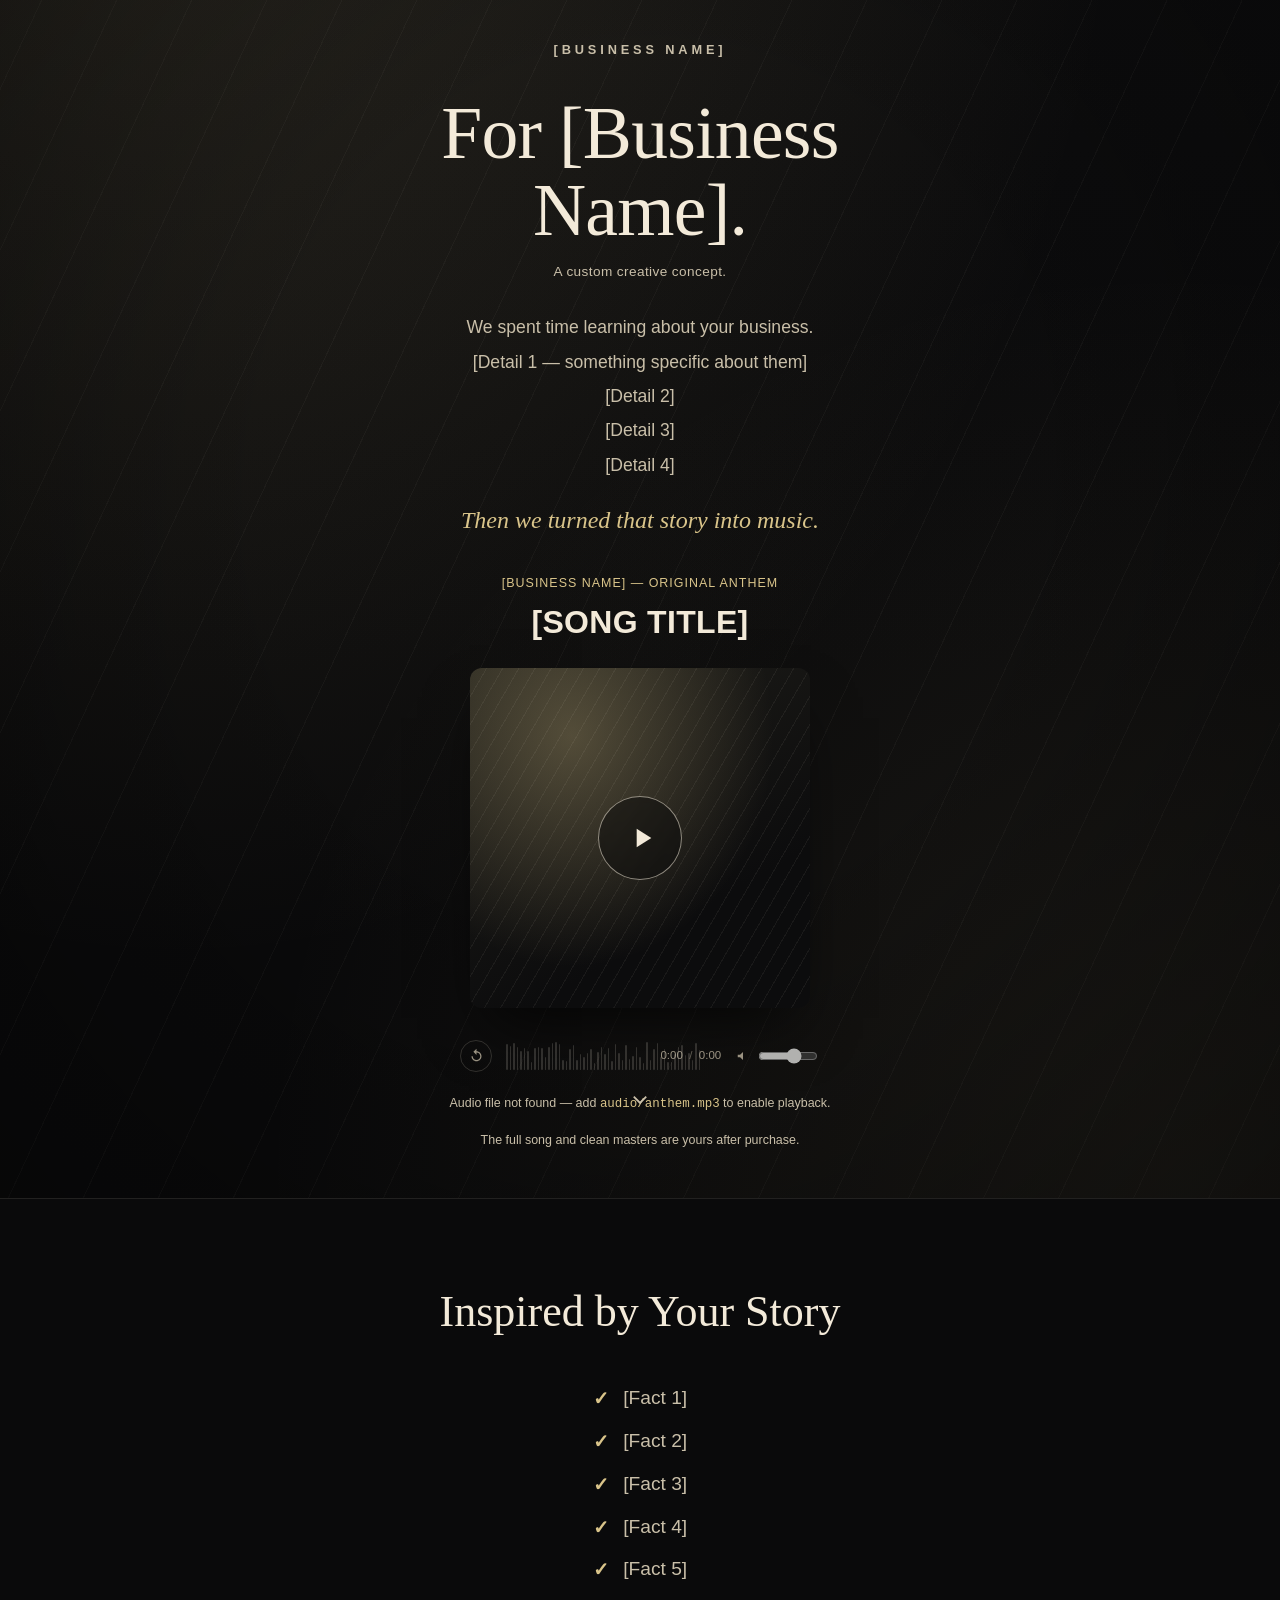
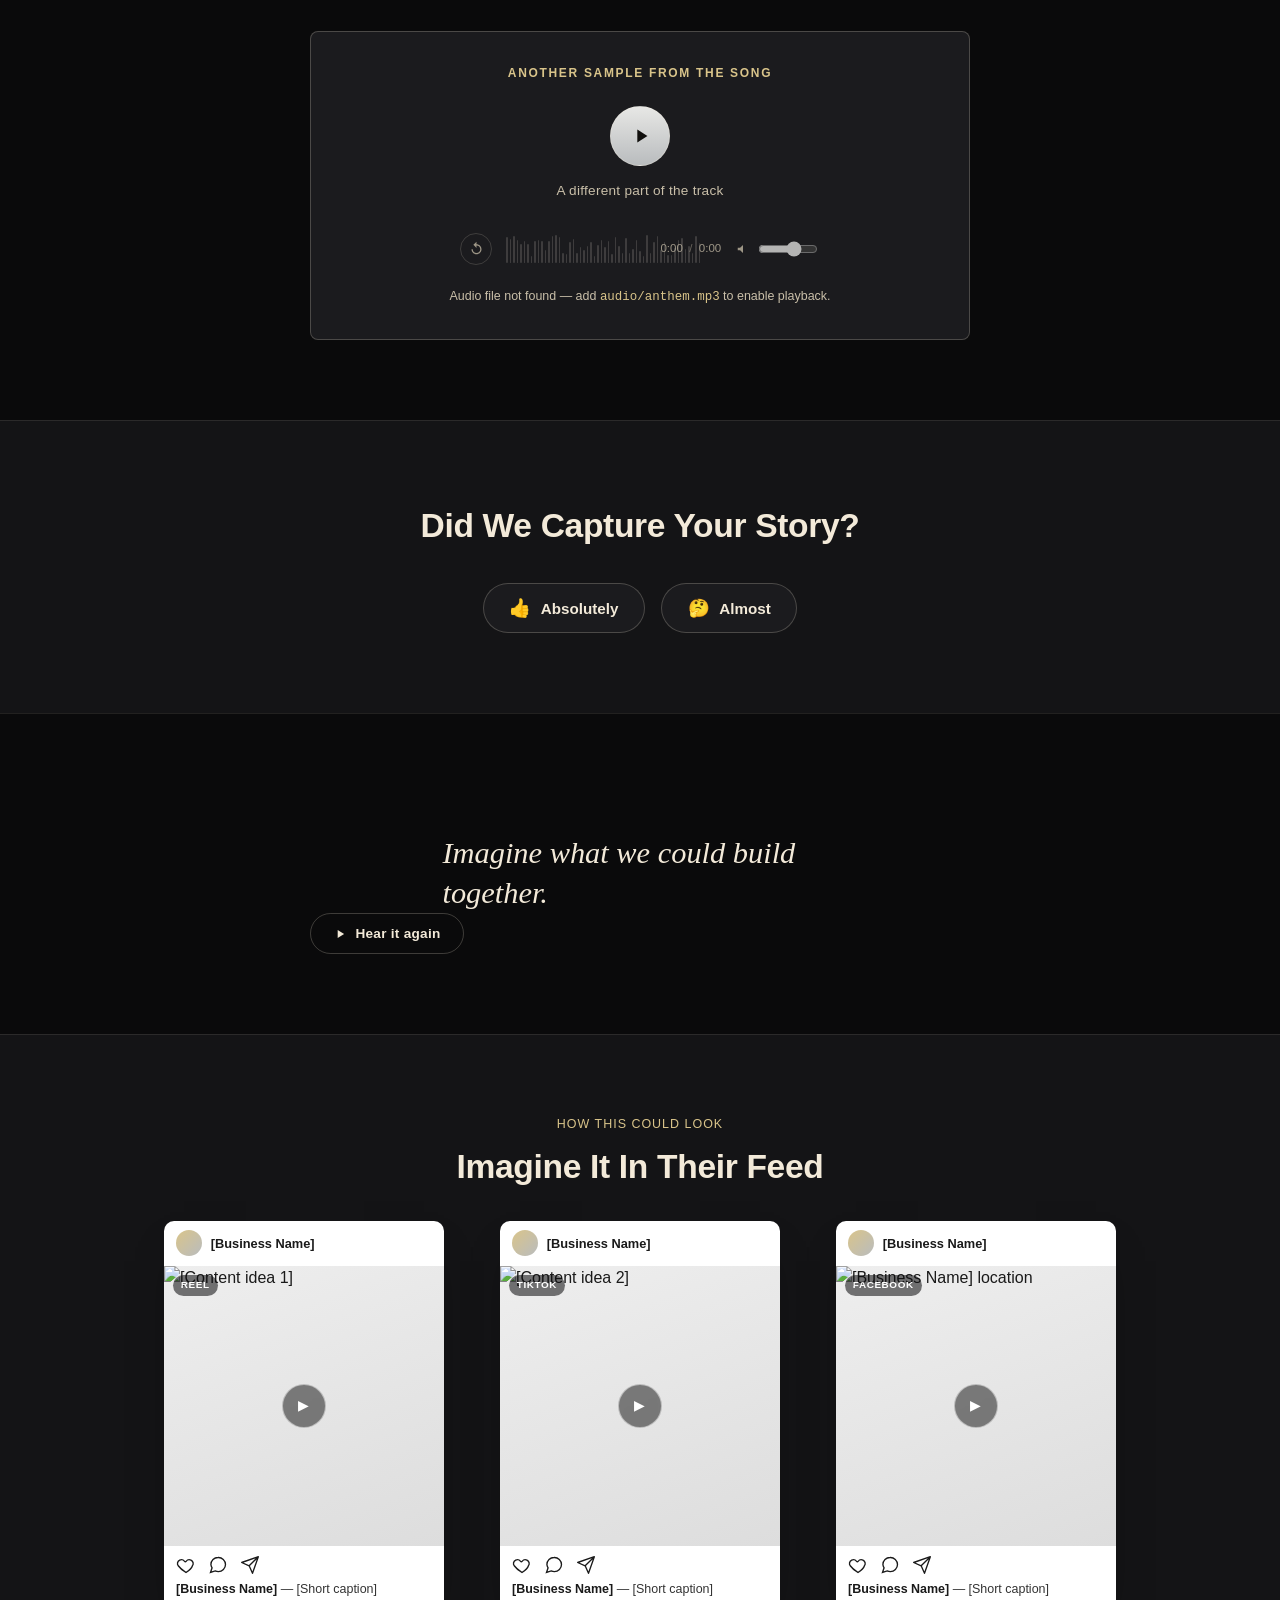
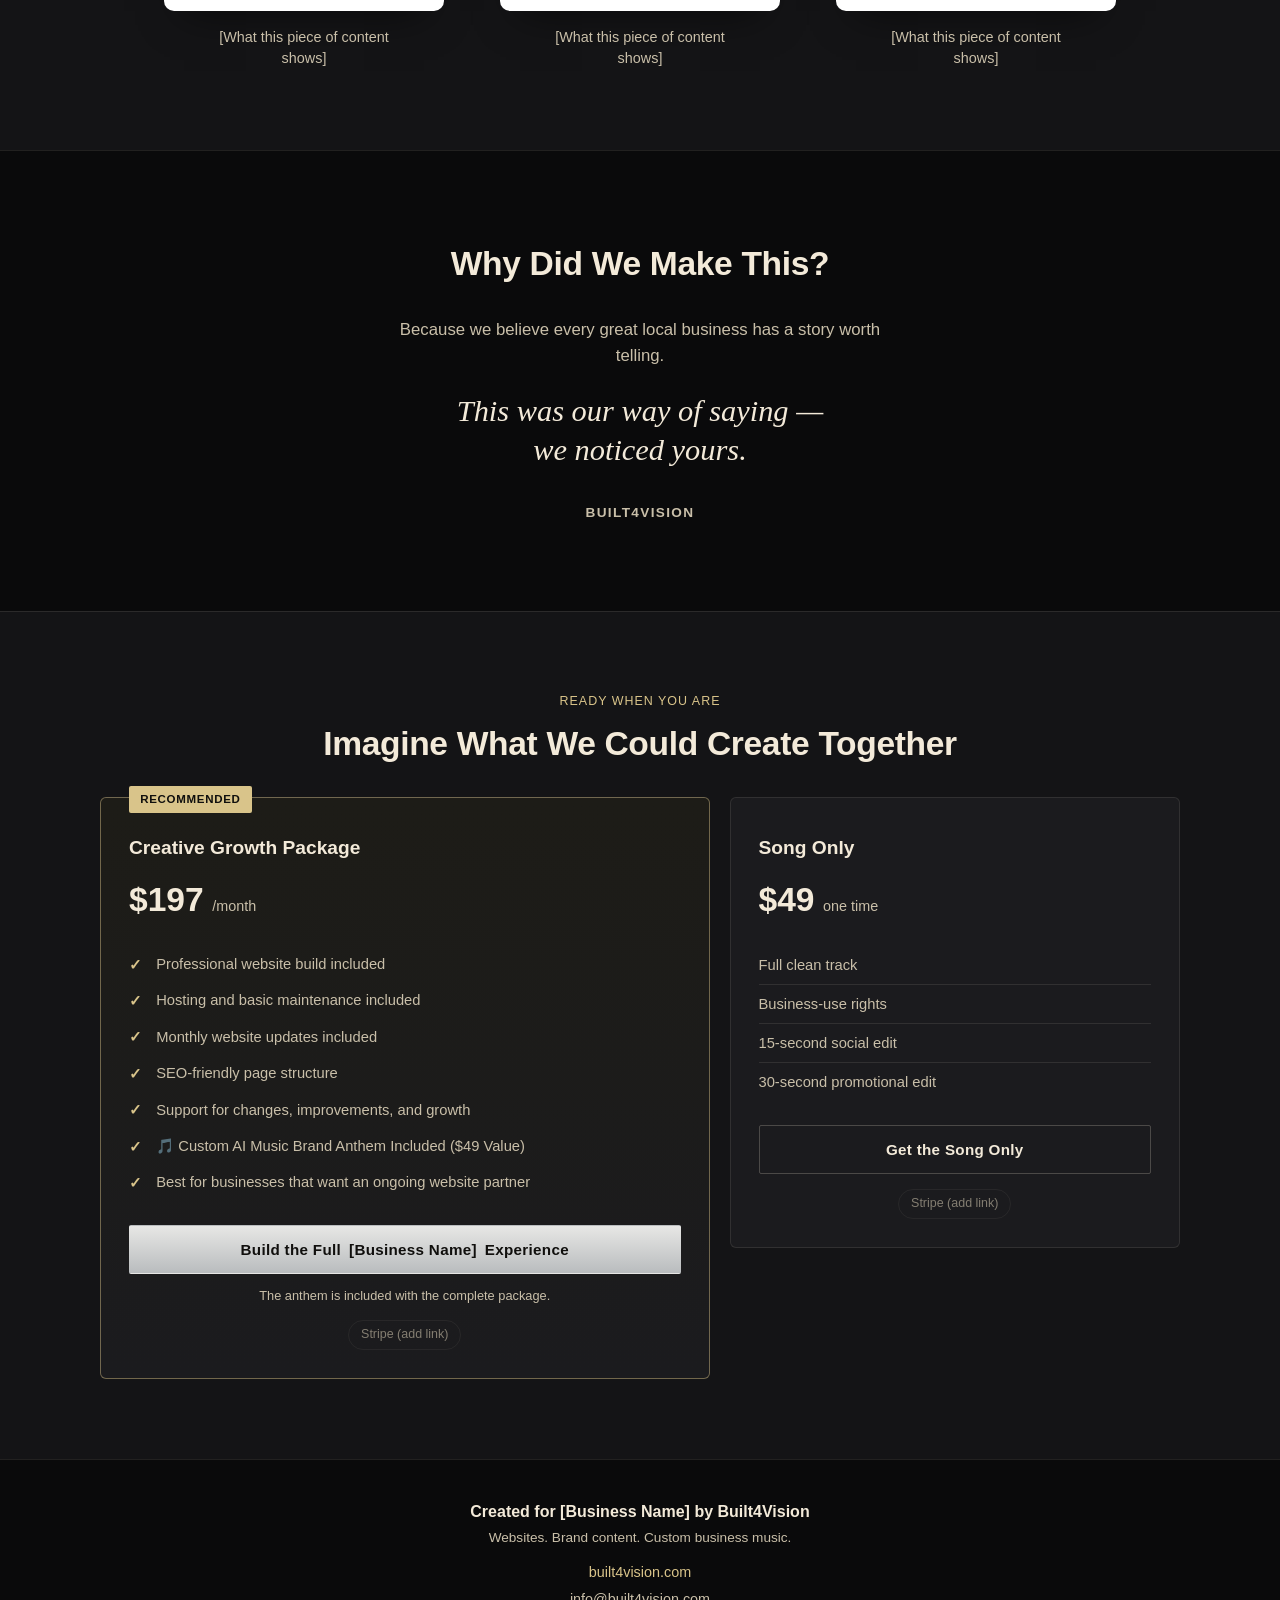
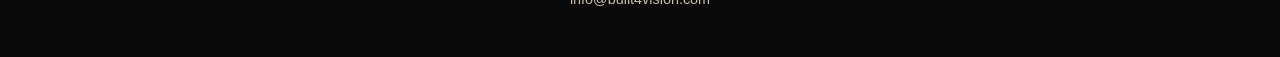
==== index.html @ f44d875c "Initial commit" ====
<!doctype html>
<html lang="en">
<head>
  <meta charset="UTF-8" />
  <meta name="viewport" content="width=device-width, initial-scale=1, viewport-fit=cover" />

  <!-- ============================================================
       SEO / SOCIAL META
       Keep these in sync with the CONFIG object in js/config.js —
       social crawlers read this static markup, not JS output.
  ============================================================ -->
  <title>For [Business Name] — A Custom Anthem by Built4Vision</title>
  <meta name="description" content="A custom brand anthem created for [Business Name] in [City, State] — a creative gift, not an advertisement. Presented by Built4Vision." />
  <!-- EDIT: replace with the live URL once this page is deployed -->
  <link rel="canonical" href="https://built4vision.net/[client-slug]" />

  <!-- Open Graph -->
  <meta property="og:type" content="website" />
  <meta property="og:title" content="For [Business Name] — A Custom Anthem by Built4Vision" />
  <meta property="og:description" content="A custom brand anthem created for [Business Name] in [City, State]. Presented by Built4Vision." />
  <!-- EDIT: add a 1200x630 social preview image at images/social-preview.jpg -->
  <meta property="og:image" content="images/social-preview.jpg" />
  <meta property="og:url" content="https://built4vision.net/[client-slug]" />
  <meta name="twitter:card" content="summary_large_image" />

  <!-- Favicon placeholder — swap for the client's mark when supplied -->
  <link rel="icon" href="favicon.svg" type="image/svg+xml" />

  <link rel="stylesheet" href="css/style.css" />
</head>
<body>

  <a class="skip-link" href="#main">Skip to content</a>

  <!-- ============================================================
       HERO
       A cinematic, staged build with no pricing or sales language.
       Built4Vision is not named here — it's introduced later, after
       the song, in the "why we made this" section.
  ============================================================ -->
  <header class="hero" id="main">
    <div class="hero__bg" aria-hidden="true"></div>
    <div class="hero__scrim" aria-hidden="true"></div>

    <div class="wrap hero__inner">
      <p class="wordmark" data-animate>
        <!-- Logo placeholder: drop images/logo.svg here and this swaps in automatically -->
        <img
          class="wordmark__logo-img"
          src="images/logo.svg"
          alt="[Business Name] logo"
          data-config-src="logoImage"
          onerror="this.style.display='none'; this.nextElementSibling.style.display='inline';"
        />
        <span class="wordmark__text" style="display:none;" data-config="businessName">[Business Name]</span>
      </p>

      <h1 class="hero__headline" data-animate>For <span data-config="businessName">[Business Name]</span>.</h1>
      <p class="hero__by" data-animate>A custom creative concept.</p>

      <!--
        EDIT: replace these 5 lines with specific details you learned
        about THIS business's story. Keep them short — one idea per
        line, building toward "Then we turned that story into music."
        Generic filler defeats the point; these should feel like they
        could only be about this one business.
      -->
      <div class="hero__build" aria-label="How this came together">
        <p data-animate style="transition-delay: 0.05s">We spent time learning about your business.</p>
        <p data-animate style="transition-delay: 0.22s">[Detail 1 — something specific about them]</p>
        <p data-animate style="transition-delay: 0.39s">[Detail 2]</p>
        <p data-animate style="transition-delay: 0.56s">[Detail 3]</p>
        <p data-animate style="transition-delay: 0.73s">[Detail 4]</p>
      </div>

      <p class="hero__turn" data-animate style="transition-delay: 0.95s">Then we turned that story into music.</p>

      <!-- ============================================================
           CUSTOM AUDIO PLAYER — styled as a record release, not a
           utility widget. Add the client's anthem MP3 at the path set
           in js/config.js CONFIG.audioSrc. No autoplay — playback
           starts only on user action.
      ============================================================ -->
      <div class="release-card" data-animate style="transition-delay: 1.1s">
        <audio
          id="anthem-audio"
          preload="metadata"
          data-config-src="audioSrc"
        >
          <source src="audio/anthem.mp3" type="audio/mpeg" data-config-src="audioSrc" />
        </audio>

        <div class="release-card__meta">
          <p class="release-card__subtitle"><span data-config="businessName">[Business Name]</span> — Original Anthem</p>
          <p class="release-card__title" data-config="songTitle">[Song Title]</p>
        </div>

        <div class="release-card__art">
          <div class="release-card__art-bg" aria-hidden="true"></div>
          <button class="release-card__play" id="play-toggle" type="button" aria-label="Play the anthem">
            <svg class="icon icon--play" viewBox="0 0 24 24" aria-hidden="true"><path d="M8 5v14l11-7z"/></svg>
            <svg class="icon icon--pause" viewBox="0 0 24 24" aria-hidden="true" hidden><path d="M6 5h4v14H6zM14 5h4v14h-4z"/></svg>
          </button>
        </div>

        <div class="release-card__controls">
          <button class="player__restart" id="restart-btn" type="button" aria-label="Restart track">
            <svg class="icon" viewBox="0 0 24 24" aria-hidden="true"><path d="M12 5V1L7 6l5 5V7c3.31 0 6 2.69 6 6s-2.69 6-6 6-6-2.69-6-6H4c0 4.42 3.58 8 8 8s8-3.58 8-8-3.58-8-8-8z"/></svg>
          </button>

          <div class="player__scrub">
            <div class="waveform" id="waveform" aria-hidden="true">
              <div class="waveform__layer waveform__layer--base" id="wave-base"></div>
              <div class="waveform__layer waveform__layer--progress" id="wave-progress"></div>
            </div>
            <input
              type="range"
              id="seek"
              class="seek"
              min="0"
              max="1000"
              value="0"
              step="1"
              aria-label="Seek position in track"
            />
          </div>

          <div class="player__time" aria-live="off">
            <span id="time-elapsed">0:00</span>
            <span class="player__time-sep">/</span>
            <span id="time-total">0:00</span>
          </div>

          <div class="player__volume">
            <svg class="icon icon--sm" viewBox="0 0 24 24" aria-hidden="true"><path d="M3 10v4h4l5 5V5L7 10H3z"/></svg>
            <input
              type="range"
              id="volume"
              class="volume"
              min="0"
              max="1"
              step="0.01"
              value="0.85"
              aria-label="Volume"
            />
          </div>
        </div>

        <p class="player__fallback" id="player-fallback" hidden>
          Audio file not found — add <code>audio/anthem.mp3</code> to enable playback.
        </p>

        <p class="release-card__caption">The full song and clean masters are yours after purchase.</p>
      </div>

      <button class="hero__scrollcue" type="button" data-scroll-to="#story" aria-label="Scroll to see the story">
        <svg class="icon" viewBox="0 0 24 24" aria-hidden="true"><path d="M12 16.5 4.5 9l1.4-1.4L12 13.7l6.1-6.1L19.5 9z"/></svg>
      </button>
    </div>
  </header>

  <main>

    <!-- ============================================================
         STORY PROOF — the evidence behind the song.
    ============================================================ -->
    <section class="section story-section" id="story" aria-labelledby="story-heading">
      <div class="wrap wrap--narrow">
        <h2 class="story-heading" id="story-heading" data-animate>Inspired by Your Story</h2>

        <!-- EDIT: 5 specific, true facts about this business — these
             double as proof, right after the "did we capture your
             story?" question later on the page. -->
        <ul class="story-checklist" data-animate>
          <li>[Fact 1]</li>
          <li>[Fact 2]</li>
          <li>[Fact 3]</li>
          <li>[Fact 4]</li>
          <li>[Fact 5]</li>
        </ul>

        <!-- ============================================================
             SECOND SAMPLE — a different moment from the song, further
             in (a likely hook/chorus window). Independent player
             instance; see js/main.js initPlayer() and js/config.js
             secondPreviewStartSeconds/secondPreviewEndSeconds.
        ============================================================ -->
        <div class="mini-player" data-animate>
          <p class="mini-player__eyebrow">Another Sample From the Song</p>

          <audio id="anthem-audio-2" preload="metadata" data-config-src="audioSrc">
            <source src="audio/anthem.mp3" type="audio/mpeg" data-config-src="audioSrc" />
          </audio>

          <button class="mini-player__play" id="play-toggle-2" type="button" aria-label="Play a different moment from the anthem">
            <svg class="icon icon--play" viewBox="0 0 24 24" aria-hidden="true"><path d="M8 5v14l11-7z"/></svg>
            <svg class="icon icon--pause" viewBox="0 0 24 24" aria-hidden="true" hidden><path d="M6 5h4v14H6zM14 5h4v14h-4z"/></svg>
          </button>

          <p class="mini-player__label">A different part of the track</p>

          <div class="release-card__controls">
            <button class="player__restart" id="restart-btn-2" type="button" aria-label="Restart this preview">
              <svg class="icon" viewBox="0 0 24 24" aria-hidden="true"><path d="M12 5V1L7 6l5 5V7c3.31 0 6 2.69 6 6s-2.69 6-6 6-6-2.69-6-6H4c0 4.42 3.58 8 8 8s8-3.58 8-8-3.58-8-8-8z"/></svg>
            </button>

            <div class="player__scrub">
              <div class="waveform" id="waveform-2" aria-hidden="true">
                <div class="waveform__layer waveform__layer--base" id="wave-base-2"></div>
                <div class="waveform__layer waveform__layer--progress" id="wave-progress-2"></div>
              </div>
              <input
                type="range"
                id="seek-2"
                class="seek"
                min="0"
                max="1000"
                value="0"
                step="1"
                aria-label="Seek position in this preview"
              />
            </div>

            <div class="player__time" aria-live="off">
              <span id="time-elapsed-2">0:00</span>
              <span class="player__time-sep">/</span>
              <span id="time-total-2">0:00</span>
            </div>

            <div class="player__volume">
              <svg class="icon icon--sm" viewBox="0 0 24 24" aria-hidden="true"><path d="M3 10v4h4l5 5V5L7 10H3z"/></svg>
              <input
                type="range"
                id="volume-2"
                class="volume"
                min="0"
                max="1"
                step="0.01"
                value="0.85"
                aria-label="Volume"
              />
            </div>
          </div>

          <p class="player__fallback" id="player-fallback-2" hidden>
            Audio file not found — add <code>audio/anthem.mp3</code> to enable playback.
          </p>
        </div>
      </div>

      <!-- Full-bleed shop/location photo. If images/shop-photo.jpg is missing, this simply hides. -->
      <figure class="story-photo" data-animate>
        <img
          src="images/shop-photo.jpg"
          alt="Inside [Business Name]"
          onerror="this.parentElement.style.display='none';"
        />
      </figure>
    </section>

    <!-- ============================================================
         VALIDATION MOMENT — the reader agrees before the pitch.
    ============================================================ -->
    <section class="section section--alt" id="validate" aria-labelledby="validate-heading">
      <div class="wrap wrap--narrow">
        <h2 class="section__heading" id="validate-heading" data-animate>Did We Capture Your Story?</h2>
        <div class="validate__choices" data-animate>
          <button class="validate__choice" type="button" data-scroll-to="#pivot">
            <span aria-hidden="true">&#128077;</span> Absolutely
          </button>
          <button class="validate__choice" type="button" data-scroll-to="#pivot">
            <span aria-hidden="true">&#129300;</span> Almost
          </button>
        </div>
      </div>
    </section>

    <!-- ============================================================
         PIVOT — the emotional bridge, and a chance to relisten.
    ============================================================ -->
    <section class="section" id="pivot" aria-label="Pivot">
      <div class="wrap wrap--narrow">
        <p class="pivot-line" data-animate>Imagine what we could build together.</p>
        <button class="play-again" type="button" data-play-again="main" data-scroll-to="#main">
          <svg class="icon icon--sm" viewBox="0 0 24 24" aria-hidden="true"><path d="M8 5v14l11-7z"/></svg>
          Hear it again
        </button>
      </div>
    </section>

    <!-- ============================================================
         VISION — show it, don't explain it.
         EDIT: swap the 3 images below and their captions to fit
         this client's actual content plans. Photos live at
         images/reel-1.jpg, reel-2.jpg, shop-photo.jpg by default —
         reuse the same shop photo for a third card if only 2 distinct
         photos exist yet, as done here.
    ============================================================ -->
    <section class="section section--alt" id="vision" aria-labelledby="vision-heading">
      <div class="wrap">
        <p class="section__eyebrow" data-animate>How this could look</p>
        <h2 class="section__heading" id="vision-heading" data-animate>Imagine It In Their Feed</h2>

        <div class="mockup-grid" data-animate>
          <div class="mockup">
            <div class="mockup__post">
              <div class="mockup__post-head">
                <span class="mockup__post-avatar" aria-hidden="true"></span>
                <span class="mockup__post-name" data-config="businessName">[Business Name]</span>
              </div>
              <div class="mockup__post-media">
                <img
                  src="images/reel-1.jpg"
                  alt="[Content idea 1]"
                  onerror="this.closest('.mockup__post-media').classList.add('mockup__post-media--empty');"
                />
                <span class="mockup__play" aria-hidden="true">&#9654;</span>
                <span class="mockup__badge">Reel</span>
              </div>
              <div class="mockup__post-actions" aria-hidden="true">
                <svg viewBox="0 0 24 24"><path d="M12 21s-6.7-4.35-9.3-8.1C1.02 10.9 1.6 7.6 4.4 6.2c2.3-1.15 4.6-.2 5.9 1.4.5.6 1.3.6 1.8 0 1.3-1.6 3.6-2.55 5.9-1.4 2.8 1.4 3.38 4.7 1.7 6.7C18.7 16.65 12 21 12 21z" fill="none" stroke="currentColor" stroke-width="1.6"/></svg>
                <svg viewBox="0 0 24 24"><path d="M21 11.5a8.5 8.5 0 0 1-8.5 8.5c-1.4 0-2.7-.32-3.86-.9L3 21l1.9-5.64A8.46 8.46 0 0 1 3.5 11.5 8.5 8.5 0 0 1 12 3a8.5 8.5 0 0 1 9 8.5z" fill="none" stroke="currentColor" stroke-width="1.6"/></svg>
                <svg viewBox="0 0 24 24"><path d="M22 2 11 13M22 2l-7 20-4-9-9-4 20-7z" fill="none" stroke="currentColor" stroke-width="1.6" stroke-linejoin="round"/></svg>
              </div>
              <p class="mockup__post-caption"><strong data-config="businessName">[Business Name]</strong> — [Short caption]</p>
            </div>
            <p class="mockup__caption">[What this piece of content shows]</p>
          </div>

          <div class="mockup">
            <div class="mockup__post">
              <div class="mockup__post-head">
                <span class="mockup__post-avatar" aria-hidden="true"></span>
                <span class="mockup__post-name" data-config="businessName">[Business Name]</span>
              </div>
              <div class="mockup__post-media">
                <img
                  src="images/reel-2.jpg"
                  alt="[Content idea 2]"
                  onerror="this.closest('.mockup__post-media').classList.add('mockup__post-media--empty');"
                />
                <span class="mockup__play" aria-hidden="true">&#9654;</span>
                <span class="mockup__badge">TikTok</span>
              </div>
              <div class="mockup__post-actions" aria-hidden="true">
                <svg viewBox="0 0 24 24"><path d="M12 21s-6.7-4.35-9.3-8.1C1.02 10.9 1.6 7.6 4.4 6.2c2.3-1.15 4.6-.2 5.9 1.4.5.6 1.3.6 1.8 0 1.3-1.6 3.6-2.55 5.9-1.4 2.8 1.4 3.38 4.7 1.7 6.7C18.7 16.65 12 21 12 21z" fill="none" stroke="currentColor" stroke-width="1.6"/></svg>
                <svg viewBox="0 0 24 24"><path d="M21 11.5a8.5 8.5 0 0 1-8.5 8.5c-1.4 0-2.7-.32-3.86-.9L3 21l1.9-5.64A8.46 8.46 0 0 1 3.5 11.5 8.5 8.5 0 0 1 12 3a8.5 8.5 0 0 1 9 8.5z" fill="none" stroke="currentColor" stroke-width="1.6"/></svg>
                <svg viewBox="0 0 24 24"><path d="M22 2 11 13M22 2l-7 20-4-9-9-4 20-7z" fill="none" stroke="currentColor" stroke-width="1.6" stroke-linejoin="round"/></svg>
              </div>
              <p class="mockup__post-caption"><strong data-config="businessName">[Business Name]</strong> — [Short caption]</p>
            </div>
            <p class="mockup__caption">[What this piece of content shows]</p>
          </div>

          <div class="mockup">
            <div class="mockup__post">
              <div class="mockup__post-head">
                <span class="mockup__post-avatar" aria-hidden="true"></span>
                <span class="mockup__post-name" data-config="businessName">[Business Name]</span>
              </div>
              <div class="mockup__post-media">
                <img
                  src="images/shop-photo.jpg"
                  alt="[Business Name] location"
                  onerror="this.closest('.mockup__post-media').classList.add('mockup__post-media--empty');"
                />
                <span class="mockup__play" aria-hidden="true">&#9654;</span>
                <span class="mockup__badge">Facebook</span>
              </div>
              <div class="mockup__post-actions" aria-hidden="true">
                <svg viewBox="0 0 24 24"><path d="M12 21s-6.7-4.35-9.3-8.1C1.02 10.9 1.6 7.6 4.4 6.2c2.3-1.15 4.6-.2 5.9 1.4.5.6 1.3.6 1.8 0 1.3-1.6 3.6-2.55 5.9-1.4 2.8 1.4 3.38 4.7 1.7 6.7C18.7 16.65 12 21 12 21z" fill="none" stroke="currentColor" stroke-width="1.6"/></svg>
                <svg viewBox="0 0 24 24"><path d="M21 11.5a8.5 8.5 0 0 1-8.5 8.5c-1.4 0-2.7-.32-3.86-.9L3 21l1.9-5.64A8.46 8.46 0 0 1 3.5 11.5 8.5 8.5 0 0 1 12 3a8.5 8.5 0 0 1 9 8.5z" fill="none" stroke="currentColor" stroke-width="1.6"/></svg>
                <svg viewBox="0 0 24 24"><path d="M22 2 11 13M22 2l-7 20-4-9-9-4 20-7z" fill="none" stroke="currentColor" stroke-width="1.6" stroke-linejoin="round"/></svg>
              </div>
              <p class="mockup__post-caption"><strong data-config="businessName">[Business Name]</strong> — [Short caption]</p>
            </div>
            <p class="mockup__caption">[What this piece of content shows]</p>
          </div>
        </div>
      </div>
    </section>

    <!-- ============================================================
         WHY WE MADE THIS — Built4Vision is introduced here, after
         the song and the story, not before. Reusable as-is.
    ============================================================ -->
    <section class="section section--trust" id="trust" aria-labelledby="trust-heading">
      <div class="wrap wrap--narrow">
        <h2 class="section__heading" id="trust-heading" data-animate>Why Did We Make This?</h2>
        <p class="trust__body" data-animate>
          Because we believe every great local business has a story worth telling.
        </p>
        <p class="pivot-line pivot-line--tight" data-animate>
          This was our way of saying — we noticed yours.
        </p>
        <p class="trust__by" data-animate>
          <span data-config="builtByName">Built4Vision</span>
        </p>
      </div>
    </section>

    <!-- ============================================================
         THE OFFER — arrives last, softly. Reusable as-is; these are
         Built4Vision's standard tiers, not client-specific.
    ============================================================ -->
    <section class="section section--alt" id="offers" aria-labelledby="offers-heading">
      <div class="wrap">
        <p class="section__eyebrow" data-animate>Ready when you are</p>
        <h2 class="section__heading" id="offers-heading" data-animate>Imagine What We Could Create Together</h2>

        <div class="offers" data-animate>

          <!-- OFFER 1 — PRIMARY -->
          <div class="offer offer--primary">
            <span class="offer__badge">Recommended</span>
            <h3 class="offer__name">Creative Growth Package</h3>
            <p class="offer__price">
              <span class="offer__price-amount" data-config="packagePrice">$197</span>
              <span class="offer__price-term">/month</span>
            </p>
            <ul class="offer__list offer__list--check">
              <li>Professional website build included</li>
              <li>Hosting and basic maintenance included</li>
              <li>Monthly website updates included</li>
              <li>SEO-friendly page structure</li>
              <li>Support for changes, improvements, and growth</li>
              <li>&#127925; Custom AI Music Brand Anthem Included (<span data-config="songPrice">$49</span> Value)</li>
              <li>Best for businesses that want an ongoing website partner</li>
            </ul>
            <button class="btn btn--primary btn--block" type="button" data-offer="package">
              Build the Full <span data-config="businessName">[Business Name]</span> Experience
            </button>
            <p class="offer__note">The anthem is included with the complete package.</p>

            <!-- Payment placeholder — non-functional until a real link is added in js/config.js CONFIG.paymentLinks -->
            <div class="offer__pay" data-pay="package"></div>
          </div>

          <!-- OFFER 2 — SECONDARY -->
          <div class="offer">
            <h3 class="offer__name">Song Only</h3>
            <p class="offer__price">
              <span class="offer__price-amount" data-config="songPrice">$49</span>
              <span class="offer__price-term">one time</span>
            </p>
            <ul class="offer__list">
              <li>Full clean track</li>
              <li>Business-use rights</li>
              <li>15-second social edit</li>
              <li>30-second promotional edit</li>
            </ul>
            <button class="btn btn--ghost btn--block" type="button" data-offer="song">
              Get the Song Only
            </button>

            <!-- Payment placeholder — non-functional until a real link is added in js/config.js CONFIG.paymentLinks -->
            <div class="offer__pay" data-pay="song"></div>
          </div>

        </div>
      </div>
    </section>

  </main>

  <!-- ============================================================
       CONTACT PANEL
       Opens on any CTA click with the relevant offer preselected —
       but only as a fallback, once a real Stripe link is added to
       CONFIG.paymentLinks the buttons skip straight to checkout instead.
  ============================================================ -->
  <div class="contact-panel" id="contact-panel" role="dialog" aria-modal="true" aria-labelledby="contact-heading" hidden>
    <div class="contact-panel__backdrop" data-close-panel></div>
    <div class="contact-panel__sheet">
      <button class="contact-panel__close" type="button" data-close-panel aria-label="Close contact form">
        <svg class="icon" viewBox="0 0 24 24" aria-hidden="true"><path d="M18.3 5.71 12 12l6.3 6.29-1.42 1.42L10.59 13.4 4.3 19.71 2.88 18.3 9.17 12 2.88 5.71 4.3 4.29l6.29 6.3 6.29-6.3z"/></svg>
      </button>

      <div class="contact-panel__content">
        <h2 id="contact-heading">Let's build it</h2>
        <p class="contact-panel__sub">Tell us where to reach you and we'll follow up personally.</p>

        <!-- Placeholder endpoint: replace action with your real form handler (e.g. Formspree, Netlify Forms) -->
        <form id="contact-form" data-form-endpoint="https://formspree.io/f/REPLACE_WITH_FORM_ID">
          <div class="field">
            <label for="cf-name">Name</label>
            <input id="cf-name" name="name" type="text" required autocomplete="name" />
          </div>

          <div class="field">
            <label for="cf-business">Business name</label>
            <input id="cf-business" name="business" type="text" autocomplete="organization" />
          </div>

          <div class="field-row">
            <div class="field">
              <label for="cf-email">Email</label>
              <input id="cf-email" name="email" type="email" required autocomplete="email" />
            </div>
            <div class="field">
              <label for="cf-phone">Phone</label>
              <input id="cf-phone" name="phone" type="tel" autocomplete="tel" />
            </div>
          </div>

          <div class="field">
            <label for="cf-offer">Selected offer</label>
            <select id="cf-offer" name="offer">
              <option value="package">Creative Growth Package — $197/month</option>
              <option value="song">Song Only — $49 one time</option>
            </select>
          </div>

          <div class="field">
            <label for="cf-message">Message</label>
            <textarea id="cf-message" name="message" rows="3"></textarea>
          </div>

          <button class="btn btn--primary btn--block" type="submit">Send</button>
        </form>

        <div class="contact-panel__success" id="contact-success" hidden>
          <svg class="icon icon--lg" viewBox="0 0 24 24" aria-hidden="true"><path d="M9 16.2 4.8 12l-1.4 1.4L9 19 21 7l-1.4-1.4z"/></svg>
          <h3>Message sent</h3>
          <p>Thanks — we'll be in touch shortly to get everything set up.</p>
        </div>
      </div>
    </div>
  </div>

  <!-- ============================================================
       FOOTER — reusable as-is.
  ============================================================ -->
  <footer class="footer">
    <div class="wrap">
      <p class="footer__made">Created for <span data-config="businessName">[Business Name]</span> by <span data-config="builtByName">Built4Vision</span></p>
      <p class="footer__tag">Websites. Brand content. Custom business music.</p>
      <a class="footer__link" data-config-href="builtByUrl" data-config="builtByUrlText" href="https://built4vision.com">built4vision.com</a>
      <a class="footer__link footer__link--email" data-config-href="contactEmailHref" data-config="contactEmail" href="mailto:info@built4vision.com">info@built4vision.com</a>
    </div>
  </footer>

  <script src="js/config.js"></script>
  <script src="js/main.js"></script>
</body>
</html>
---- css/style.css ----
/* ==========================================================================
   RAZORS EDGE × BUILT4VISION — "New Place, Same Edge"
   Design system: black/charcoal foundation, warm cream text,
   restrained metallic accents, razor-line geometry. No clutter.

   This reads as a gift, not a landing page: a quiet cinematic hero,
   the story before the sale, and pricing only at the very end.
   ========================================================================== */

:root {
  /* Color */
  --bg: #0a0a0b;
  --bg-alt: #141416;
  --bg-panel: #1b1b1e;
  --line: rgba(243, 234, 217, 0.10);
  --line-strong: rgba(243, 234, 217, 0.22);
  --cream: #f3ead9;
  --cream-muted: #c9bfa9;
  --silver: #b9bcbe;
  --silver-bright: #e7e7e5;
  --accent: #d9c48a; /* restrained warm-metallic accent for highlights */
  --focus: #e7e2d8;

  /* Type — sans for UI/body, serif reserved for the emotional beats */
  --font-display: -apple-system, "Segoe UI", "Helvetica Neue", Arial, sans-serif;
  --font-body: -apple-system, "Segoe UI", Arial, sans-serif;
  --font-serif: Georgia, "Iowan Old Style", "Palatino Linotype", "Book Antiqua", "Times New Roman", serif;

  /* Layout */
  --wrap: 1120px;
  --wrap-narrow: 700px;
  --radius: 2px;
  --ease: cubic-bezier(0.22, 1, 0.36, 1);
}

* {
  box-sizing: border-box;
}

html {
  scroll-behavior: smooth;
  background: var(--bg);
  overflow-x: hidden;
}

@media (prefers-reduced-motion: reduce) {
  html {
    scroll-behavior: auto;
  }
  *, *::before, *::after {
    animation-duration: 0.001ms !important;
    animation-iteration-count: 1 !important;
    transition-duration: 0.001ms !important;
    scroll-behavior: auto !important;
  }
}

body {
  margin: 0;
  background: var(--bg);
  color: var(--cream);
  font-family: var(--font-body);
  line-height: 1.5;
  -webkit-font-smoothing: antialiased;
  overflow-x: hidden;
}

img {
  max-width: 100%;
  display: block;
}

.skip-link {
  position: absolute;
  left: -999px;
  top: 0;
  background: var(--cream);
  color: var(--bg);
  padding: 0.75rem 1rem;
  z-index: 100;
}
.skip-link:focus {
  left: 0;
}

.wrap {
  max-width: var(--wrap);
  margin: 0 auto;
  padding: 0 1.25rem;
}
.wrap--narrow {
  max-width: var(--wrap-narrow);
}

:focus-visible {
  outline: 2px solid var(--focus);
  outline-offset: 3px;
}

/* ==========================================================================
   ENTRANCE ANIMATION
   ========================================================================== */
[data-animate] {
  opacity: 0;
  transform: translateY(14px);
  transition: opacity 0.7s var(--ease), transform 0.7s var(--ease);
}
[data-animate].in-view {
  opacity: 1;
  transform: translateY(0);
}
@media (prefers-reduced-motion: reduce) {
  [data-animate] {
    opacity: 1;
    transform: none;
  }
}

/* ==========================================================================
   BUTTONS
   ========================================================================== */
.btn {
  display: inline-flex;
  align-items: center;
  justify-content: center;
  gap: 0.5rem;
  padding: 0.95rem 1.75rem;
  font-family: var(--font-display);
  font-weight: 700;
  font-size: 0.95rem;
  letter-spacing: 0.02em;
  text-decoration: none;
  border-radius: var(--radius);
  border: 1px solid transparent;
  cursor: pointer;
  transition: transform 0.2s var(--ease), background 0.2s var(--ease), border-color 0.2s var(--ease);
  -webkit-tap-highlight-color: transparent;
}
.btn:active {
  transform: scale(0.98);
}
.btn--primary {
  background: linear-gradient(180deg, var(--silver-bright), var(--silver));
  color: #100f0d;
}
.btn--primary:hover {
  background: var(--cream);
}
.btn--ghost {
  background: transparent;
  color: var(--cream);
  border-color: var(--line-strong);
}
.btn--ghost:hover {
  border-color: var(--cream);
}
.btn--block {
  display: flex;
  width: 100%;
}

/* ==========================================================================
   HERO — minimal, cinematic, no pricing
   ========================================================================== */
.hero {
  position: relative;
  min-height: 100svh;
  display: flex;
  align-items: center;
  padding: 2.5rem 0 3rem;
  overflow: hidden;
  background: var(--bg);
}

.hero__bg {
  position: absolute;
  inset: -10%;
  z-index: 0;
  background:
    repeating-linear-gradient(
      115deg,
      rgba(243, 234, 217, 0.035) 0px,
      rgba(243, 234, 217, 0.035) 1px,
      transparent 1px,
      transparent 68px
    ),
    radial-gradient(ellipse at 20% -10%, rgba(217, 196, 138, 0.14), transparent 55%),
    radial-gradient(ellipse at 85% 90%, rgba(217, 196, 138, 0.08), transparent 50%),
    linear-gradient(180deg, #0d0d0e 0%, var(--bg) 55%);
  animation: hero-drift 26s ease-in-out infinite alternate;
}
.hero__scrim {
  position: absolute;
  inset: 0;
  z-index: 0;
  background: radial-gradient(ellipse at 50% 40%, transparent 40%, rgba(0, 0, 0, 0.35) 100%);
}

@keyframes hero-drift {
  from { transform: translate3d(0, 0, 0) scale(1); }
  to { transform: translate3d(-1.5%, 1%, 0) scale(1.03); }
}
@media (prefers-reduced-motion: reduce) {
  .hero__bg {
    animation: none;
  }
}

.hero__inner {
  position: relative;
  z-index: 1;
  text-align: center;
  margin: 0 auto;
  max-width: 640px;
}

.wordmark {
  display: flex;
  align-items: center;
  justify-content: center;
  margin: 0 0 2.25rem;
}
.wordmark__logo-img {
  height: 28px;
  width: auto;
  margin: 0 auto;
}
.wordmark__text {
  font-family: var(--font-display);
  font-weight: 700;
  font-size: 0.8rem;
  letter-spacing: 0.3em;
  text-transform: uppercase;
  color: var(--cream-muted);
}

.hero__headline {
  font-family: var(--font-serif);
  font-weight: 400;
  font-style: normal;
  letter-spacing: -0.01em;
  font-size: clamp(2.6rem, 11vw, 4.6rem);
  line-height: 1.05;
  margin: 0 0 0.75rem;
  color: var(--cream);
  text-wrap: balance;
}

.hero__by {
  font-size: 0.85rem;
  letter-spacing: 0.03em;
  color: var(--cream-muted);
  margin: 0 0 2rem;
}

.hero__build {
  margin: 0 0 1.5rem;
  display: flex;
  flex-direction: column;
  gap: 0.5rem;
}
.hero__build p {
  font-size: clamp(0.95rem, 3vw, 1.1rem);
  color: var(--cream-muted);
  margin: 0;
}

.hero__turn {
  font-family: var(--font-serif);
  font-style: italic;
  font-size: clamp(1.2rem, 3.6vw, 1.5rem);
  color: var(--accent);
  margin: 0 0 2.25rem;
}

/* ==========================================================================
   RELEASE CARD — the player styled as a record release, not a widget
   ========================================================================== */
.release-card {
  display: flex;
  flex-direction: column;
  align-items: center;
}

.release-card__art {
  position: relative;
  width: min(88vw, 340px);
  aspect-ratio: 1 / 1;
  border-radius: 12px;
  overflow: hidden;
  box-shadow: 0 30px 60px -20px rgba(0, 0, 0, 0.75);
}
.release-card__art-bg {
  position: absolute;
  inset: 0;
  background:
    repeating-linear-gradient(
      120deg,
      rgba(243, 234, 217, 0.06) 0px,
      rgba(243, 234, 217, 0.06) 1px,
      transparent 1px,
      transparent 14px
    ),
    radial-gradient(ellipse at 30% 20%, rgba(217, 196, 138, 0.30), transparent 60%),
    linear-gradient(150deg, #201f1a 0%, #0c0c0d 70%);
}

.release-card__play {
  position: absolute;
  top: 50%;
  left: 50%;
  transform: translate(-50%, -50%);
  flex: none;
  width: 84px;
  height: 84px;
  border-radius: 50%;
  border: 1px solid rgba(243, 234, 217, 0.55);
  background: rgba(10, 10, 11, 0.5);
  backdrop-filter: blur(3px);
  color: var(--cream);
  display: flex;
  align-items: center;
  justify-content: center;
  cursor: pointer;
  transition: transform 0.2s var(--ease), background 0.2s var(--ease);
}
.release-card__play:hover {
  background: rgba(10, 10, 11, 0.72);
}
.release-card__play:active {
  transform: translate(-50%, -50%) scale(0.94);
}
.release-card__play .icon {
  width: 32px;
  height: 32px;
  fill: currentColor;
}
.release-card__play .icon--play {
  margin-left: 4px;
}

.release-card__meta {
  margin: 0 0 1.4rem;
  text-align: center;
}
.release-card__title {
  font-family: var(--font-display);
  font-weight: 800;
  font-size: clamp(1.4rem, 5.5vw, 2rem);
  letter-spacing: 0.01em;
  text-transform: uppercase;
  color: var(--cream);
  margin: 0.3rem 0 0;
}
.release-card__subtitle {
  font-size: 0.78rem;
  letter-spacing: 0.08em;
  text-transform: uppercase;
  color: var(--accent);
  margin: 0;
}

.release-card__controls {
  display: flex;
  align-items: center;
  gap: 0.9rem;
  margin-top: 1.6rem;
  width: 100%;
  max-width: 360px;
  opacity: 0.75;
  transition: opacity 0.2s var(--ease);
}
.release-card__controls:hover,
.release-card__controls:focus-within {
  opacity: 1;
}

.release-card__caption {
  font-size: 0.78rem;
  color: var(--cream-muted);
  margin: 1.1rem 0 0;
}

.player__restart {
  flex: none;
  width: 32px;
  height: 32px;
  border-radius: 50%;
  border: 1px solid var(--line-strong);
  background: transparent;
  color: var(--cream-muted);
  display: flex;
  align-items: center;
  justify-content: center;
  cursor: pointer;
}
.player__restart:hover {
  color: var(--cream);
  border-color: var(--cream);
}
.player__restart .icon {
  width: 15px;
  height: 15px;
  fill: currentColor;
}

.player__scrub {
  position: relative;
  flex: 1;
  min-width: 0;
}

.waveform {
  position: relative;
  height: 28px;
  display: flex;
  align-items: flex-end;
  pointer-events: none;
}
.waveform__layer {
  position: absolute;
  inset: 0;
  display: flex;
  align-items: flex-end;
  gap: 2px;
}
.waveform__layer span {
  flex: 1;
  min-width: 1.5px;
  border-radius: 1px;
}
.waveform__layer--base span {
  background: var(--line-strong);
}
.waveform__layer--progress {
  clip-path: inset(0 100% 0 0);
}
.waveform__layer--progress span {
  background: linear-gradient(180deg, var(--accent), var(--silver-bright));
}

.seek {
  position: absolute;
  inset: 0;
  width: 100%;
  height: 28px;
  margin: 0;
  opacity: 0;
  cursor: pointer;
}
.seek:focus-visible {
  opacity: 1;
  outline: 2px solid var(--focus);
}

.player__time {
  flex: none;
  font-variant-numeric: tabular-nums;
  font-size: 0.72rem;
  color: var(--cream-muted);
}
.player__time-sep {
  margin: 0 0.2rem;
  opacity: 0.6;
}

.player__volume {
  flex: none;
  display: flex;
  align-items: center;
  gap: 0.4rem;
}
.player__volume .icon--sm {
  width: 14px;
  height: 14px;
  fill: var(--cream-muted);
  flex: none;
}
.volume {
  width: 60px;
  accent-color: var(--silver-bright);
}

.player__fallback {
  margin: 1rem 0 0;
  font-size: 0.78rem;
  color: var(--cream-muted);
  text-align: center;
}
.player__fallback code {
  color: var(--accent);
}

.hero__scrollcue {
  position: absolute;
  left: 50%;
  bottom: 1.75rem;
  transform: translateX(-50%);
  z-index: 1;
  background: transparent;
  border: none;
  color: var(--cream-muted);
  cursor: pointer;
  padding: 0.5rem;
  animation: cue-bounce 2.2s ease-in-out infinite;
}
.hero__scrollcue:hover {
  color: var(--cream);
}
.hero__scrollcue .icon {
  width: 22px;
  height: 22px;
  fill: currentColor;
}
@keyframes cue-bounce {
  0%, 100% { transform: translateX(-50%) translateY(0); }
  50% { transform: translateX(-50%) translateY(6px); }
}
@media (prefers-reduced-motion: reduce) {
  .hero__scrollcue {
    animation: none;
  }
}

/* ==========================================================================
   SECTIONS (shared)
   ========================================================================== */
.section {
  padding: 5rem 0;
  border-top: 1px solid var(--line);
}
.section--alt {
  background: var(--bg-alt);
}
.section--trust {
  text-align: center;
  padding: 5.5rem 0;
}

.section__eyebrow {
  font-size: 0.78rem;
  letter-spacing: 0.08em;
  text-transform: uppercase;
  color: var(--accent);
  margin: 0 0 0.5rem;
  text-align: center;
}
.section__heading {
  font-family: var(--font-display);
  font-weight: 800;
  font-size: clamp(1.5rem, 4.5vw, 2.1rem);
  letter-spacing: -0.01em;
  margin: 0 0 1.75rem;
  color: var(--cream);
  text-align: center;
}

/* ==========================================================================
   STORY SECTION — told before the sale
   ========================================================================== */
.story-section {
  text-align: center;
}
.story-section .section__eyebrow {
  margin-bottom: 0.75rem;
}

.story-heading {
  font-family: var(--font-serif);
  font-weight: 400;
  font-size: clamp(2rem, 7vw, 2.75rem);
  color: var(--cream);
  margin: 0 0 2.5rem;
}

.story-checklist {
  list-style: none;
  margin: 0;
  padding: 0;
  display: inline-flex;
  flex-direction: column;
  gap: 1rem;
  text-align: left;
}
.story-checklist li {
  position: relative;
  padding-left: 1.9rem;
  font-size: clamp(1rem, 2.8vw, 1.2rem);
  color: var(--cream-muted);
  line-height: 1.4;
}
.story-checklist li::before {
  content: "\2713";
  position: absolute;
  left: 0;
  top: 0.05em;
  color: var(--accent);
  font-weight: 700;
}

.story-photo {
  /* Direct child of the unpadded .section, so 100% width already reaches
     the true edges — no negative margin needed (and none should be added,
     since that would overflow the viewport and cause horizontal scroll). */
  margin: 3.5rem 0;
  max-height: 460px;
  overflow: hidden;
}
.story-photo img {
  width: 100%;
  height: 100%;
  max-height: 460px;
  object-fit: cover;
  filter: saturate(0.92) contrast(1.03);
}

/* ==========================================================================
   VALIDATION MOMENT
   ========================================================================== */
.validate__choices {
  display: flex;
  flex-wrap: wrap;
  justify-content: center;
  gap: 1rem;
  margin-top: 2rem;
}
.validate__choice {
  display: inline-flex;
  align-items: center;
  gap: 0.6rem;
  background: var(--bg-panel);
  border: 1px solid var(--line-strong);
  color: var(--cream);
  font-family: var(--font-display);
  font-weight: 700;
  font-size: 0.95rem;
  padding: 0.85rem 1.6rem;
  border-radius: 999px;
  cursor: pointer;
  transition: border-color 0.2s var(--ease), transform 0.2s var(--ease);
}
.validate__choice:hover {
  border-color: var(--accent);
  transform: translateY(-1px);
}
.validate__choice span {
  font-size: 1.1rem;
}

.play-again {
  display: inline-flex;
  align-items: center;
  gap: 0.5rem;
  background: transparent;
  border: 1px solid var(--line-strong);
  color: var(--cream);
  font-family: var(--font-display);
  font-weight: 700;
  font-size: 0.85rem;
  letter-spacing: 0.02em;
  padding: 0.75rem 1.4rem;
  border-radius: 999px;
  cursor: pointer;
  transition: border-color 0.2s var(--ease);
}
.play-again:hover {
  border-color: var(--cream);
}
.play-again .icon--sm {
  width: 14px;
  height: 14px;
  fill: currentColor;
}

.mini-player {
  display: flex;
  flex-direction: column;
  align-items: center;
  margin-top: 3rem;
  padding: 2rem 1.5rem;
  border: 1px solid var(--line-strong);
  border-radius: 8px;
  background: var(--bg-panel);
}
.mini-player__eyebrow {
  font-size: 0.75rem;
  font-weight: 700;
  letter-spacing: 0.14em;
  text-transform: uppercase;
  color: var(--accent);
  margin: 0 0 1.5rem;
}
.mini-player__play {
  flex: none;
  width: 60px;
  height: 60px;
  border-radius: 50%;
  border: 1px solid var(--line-strong);
  background: linear-gradient(180deg, var(--silver-bright), var(--silver));
  color: #100f0d;
  display: flex;
  align-items: center;
  justify-content: center;
  cursor: pointer;
  transition: transform 0.2s var(--ease);
}
.mini-player__play:active {
  transform: scale(0.95);
}
.mini-player__play .icon {
  width: 22px;
  height: 22px;
  fill: currentColor;
}
.mini-player__play .icon--play {
  margin-left: 2px;
}
.mini-player__label {
  margin: 0.9rem 0 0;
  font-size: 0.85rem;
  color: var(--cream-muted);
  letter-spacing: 0.02em;
}

/* ==========================================================================
   VISION / MOCKUPS — show it, don't explain it
   ========================================================================== */
.mockup-grid {
  display: grid;
  grid-template-columns: 1fr;
  gap: 1.75rem;
  max-width: 980px;
  margin: 0 auto;
}
@media (min-width: 720px) {
  .mockup-grid {
    grid-template-columns: repeat(3, 1fr);
  }
}

.mockup {
  text-align: center;
}

.mockup__post {
  max-width: 280px;
  margin: 0 auto 1rem;
  background: #ffffff;
  color: #1a1a1a;
  border-radius: 10px;
  overflow: hidden;
  box-shadow: 0 20px 40px -20px rgba(0, 0, 0, 0.6);
  text-align: left;
}

.mockup__post-head {
  display: flex;
  align-items: center;
  gap: 0.55rem;
  padding: 0.6rem 0.75rem;
}
.mockup__post-avatar {
  flex: none;
  width: 26px;
  height: 26px;
  border-radius: 50%;
  background: linear-gradient(135deg, var(--accent), var(--silver));
}
.mockup__post-name {
  font-size: 0.8rem;
  font-weight: 700;
}

.mockup__post-media {
  position: relative;
  aspect-ratio: 1 / 1;
  background: #eee;
}
.mockup__post-media img {
  width: 100%;
  height: 100%;
  object-fit: cover;
  filter: saturate(0.95);
}
.mockup__post-media--empty {
  background: linear-gradient(160deg, #eee, #ddd);
}

.mockup__play {
  position: absolute;
  top: 50%;
  left: 50%;
  transform: translate(-50%, -50%);
  z-index: 1;
  width: 44px;
  height: 44px;
  border-radius: 50%;
  background: rgba(10, 10, 11, 0.5);
  border: 1px solid rgba(255, 255, 255, 0.5);
  color: #fff;
  display: flex;
  align-items: center;
  justify-content: center;
  font-size: 0.85rem;
  backdrop-filter: blur(2px);
}
.mockup__badge {
  position: absolute;
  top: 0.55rem;
  left: 0.55rem;
  z-index: 1;
  font-family: var(--font-display);
  font-weight: 700;
  font-size: 0.62rem;
  letter-spacing: 0.06em;
  text-transform: uppercase;
  color: #fff;
  background: rgba(10, 10, 11, 0.55);
  padding: 0.22rem 0.5rem;
  border-radius: 999px;
}

.mockup__post-actions {
  display: flex;
  gap: 0.75rem;
  padding: 0.6rem 0.75rem 0.3rem;
}
.mockup__post-actions svg {
  width: 20px;
  height: 20px;
  color: #1a1a1a;
}

.mockup__post-caption {
  font-size: 0.78rem;
  padding: 0 0.75rem 0.75rem;
  margin: 0;
  color: #333;
}
.mockup__post-caption strong {
  color: #1a1a1a;
}

.mockup__caption {
  font-size: 0.9rem;
  color: var(--cream-muted);
  max-width: 26ch;
  margin: 0 auto;
}

/* ==========================================================================
   TRUST + PIVOT
   ========================================================================== */
.trust__body {
  color: var(--cream-muted);
  font-size: 1.05rem;
  max-width: 56ch;
  margin: 0 auto;
}

.pivot-line {
  font-family: var(--font-serif);
  font-style: italic;
  font-size: clamp(1.3rem, 4.2vw, 1.9rem);
  color: var(--cream);
  max-width: 26ch;
  margin: 2.5rem auto 0;
  line-height: 1.3;
}
.pivot-line--tight {
  margin-top: 1.5rem;
}

.trust__by {
  font-family: var(--font-display);
  font-weight: 700;
  font-size: 0.85rem;
  letter-spacing: 0.1em;
  text-transform: uppercase;
  color: var(--cream-muted);
  margin: 2rem 0 0;
}

/* ==========================================================================
   OFFERS
   ========================================================================== */
.offers {
  display: grid;
  grid-template-columns: 1fr;
  gap: 1.25rem;
}
@media (min-width: 800px) {
  .offers {
    grid-template-columns: 1.15fr 0.85fr;
    align-items: start;
  }
}

.offer {
  background: var(--bg-panel);
  border: 1px solid var(--line);
  border-radius: 6px;
  padding: 1.75rem;
  position: relative;
}
.offer--primary {
  border-color: rgba(217, 196, 138, 0.45);
  background: linear-gradient(180deg, #1d1c17, var(--bg-panel));
}
.offer__badge {
  position: absolute;
  top: -12px;
  left: 1.75rem;
  background: var(--accent);
  color: #100f0d;
  font-family: var(--font-display);
  font-weight: 700;
  font-size: 0.72rem;
  letter-spacing: 0.06em;
  text-transform: uppercase;
  padding: 0.3rem 0.7rem;
  border-radius: 2px;
}
.offer__name {
  font-family: var(--font-display);
  font-size: 1.2rem;
  margin: 0.5rem 0 0.75rem;
  color: var(--cream);
}
.offer__price {
  margin: 0 0 1.25rem;
}
.offer__price-amount {
  font-family: var(--font-display);
  font-weight: 800;
  font-size: 2.1rem;
  color: var(--cream);
}
.offer__price-term {
  font-size: 0.9rem;
  color: var(--cream-muted);
  margin-left: 0.25rem;
}
.offer__list {
  list-style: none;
  margin: 0 0 1.5rem;
  padding: 0;
}
.offer__list li {
  padding: 0.5rem 0;
  border-top: 1px solid var(--line);
  font-size: 0.92rem;
  color: var(--cream-muted);
}
.offer__list li:first-child {
  border-top: none;
}

.offer__list--check li {
  position: relative;
  padding: 0.45rem 0 0.45rem 1.7rem;
  border-top: none;
}
.offer__list--check li::before {
  content: "\2713";
  position: absolute;
  left: 0;
  top: 0.5rem;
  color: var(--accent);
  font-weight: 700;
}

.offer__note {
  text-align: center;
  font-size: 0.8rem;
  color: var(--cream-muted);
  margin: 0.75rem 0 0;
}
.offer__pay {
  margin-top: 0.9rem;
  display: flex;
  flex-wrap: wrap;
  gap: 0.6rem;
  justify-content: center;
  font-size: 0.78rem;
}
.offer__pay a,
.offer__pay span {
  color: var(--cream-muted);
  text-decoration: none;
  border: 1px solid var(--line);
  border-radius: 999px;
  padding: 0.3rem 0.75rem;
}
.offer__pay a {
  color: var(--accent);
  border-color: rgba(217, 196, 138, 0.35);
}
.offer__pay span {
  opacity: 0.6;
}

/* ==========================================================================
   CONTACT PANEL
   ========================================================================== */
.contact-panel {
  position: fixed;
  inset: 0;
  z-index: 50;
  display: flex;
  align-items: flex-end;
}
.contact-panel[hidden] {
  display: none;
}
.contact-panel__backdrop {
  position: absolute;
  inset: 0;
  background: rgba(4, 4, 4, 0.72);
}
.contact-panel__sheet {
  position: relative;
  width: 100%;
  max-height: 92vh;
  overflow-y: auto;
  margin: 0 auto;
  background: var(--bg-alt);
  border-top: 1px solid var(--line-strong);
  border-radius: 12px 12px 0 0;
  padding: 1.75rem 1.5rem 2rem;
}
@media (min-width: 640px) {
  .contact-panel {
    align-items: center;
  }
  .contact-panel__sheet {
    max-width: 480px;
    border-radius: 8px;
    border: 1px solid var(--line-strong);
  }
}

.contact-panel__close {
  position: absolute;
  top: 1rem;
  right: 1rem;
  width: 36px;
  height: 36px;
  border-radius: 50%;
  border: 1px solid var(--line-strong);
  background: transparent;
  color: var(--cream-muted);
  display: flex;
  align-items: center;
  justify-content: center;
  cursor: pointer;
}
.contact-panel__close .icon {
  width: 16px;
  height: 16px;
  fill: currentColor;
}

.contact-panel__content h2 {
  font-family: var(--font-display);
  margin: 0 0 0.35rem;
  font-size: 1.4rem;
}
.contact-panel__sub {
  color: var(--cream-muted);
  font-size: 0.9rem;
  margin: 0 0 1.25rem;
}

.field {
  margin-bottom: 0.9rem;
}
.field-row {
  display: grid;
  grid-template-columns: 1fr 1fr;
  gap: 0.75rem;
}
label {
  display: block;
  font-size: 0.8rem;
  color: var(--cream-muted);
  margin-bottom: 0.35rem;
}
input,
select,
textarea {
  width: 100%;
  background: var(--bg-panel);
  border: 1px solid var(--line-strong);
  border-radius: 4px;
  padding: 0.7rem 0.8rem;
  color: var(--cream);
  font-size: 0.95rem;
  font-family: var(--font-body);
}
input:focus,
select:focus,
textarea:focus {
  border-color: var(--accent);
}
textarea {
  resize: vertical;
}

.contact-panel__success {
  text-align: center;
  padding: 1.5rem 0 0.5rem;
}
.contact-panel__success .icon--lg {
  width: 40px;
  height: 40px;
  fill: var(--accent);
  margin-bottom: 0.75rem;
}
.contact-panel__success h3 {
  margin: 0 0 0.4rem;
  font-family: var(--font-display);
}
.contact-panel__success p {
  color: var(--cream-muted);
  margin: 0;
}

/* ==========================================================================
   FOOTER
   ========================================================================== */
.footer {
  border-top: 1px solid var(--line);
  padding: 2.5rem 0 3rem;
  text-align: center;
}
.footer__made {
  margin: 0 0 0.25rem;
  font-family: var(--font-display);
  font-weight: 700;
  color: var(--cream);
}
.footer__tag {
  margin: 0 0 0.75rem;
  font-size: 0.85rem;
  color: var(--cream-muted);
}
.footer__link {
  color: var(--accent);
  text-decoration: none;
  font-size: 0.9rem;
}
.footer__link:hover {
  text-decoration: underline;
}
.footer__link--email {
  display: block;
  margin-top: 0.3rem;
  color: var(--cream-muted);
}

/* ==========================================================================
   ICONS (base)
   ========================================================================== */
.icon {
  width: 20px;
  height: 20px;
}
.icon[hidden] {
  display: none;
}

/* ==========================================================================
   THANK-YOU PAGE — post-purchase deliverables
   ========================================================================== */
.thanks-hero {
  padding: 4rem 0 2.5rem;
  text-align: center;
}
.thanks-hero__badge {
  display: inline-flex;
  align-items: center;
  gap: 0.5rem;
  font-size: 0.78rem;
  letter-spacing: 0.1em;
  text-transform: uppercase;
  color: var(--accent);
  margin: 0 0 1rem;
}
.thanks-hero__badge .icon {
  width: 16px;
  height: 16px;
  fill: var(--accent);
}
.thanks-hero__headline {
  font-family: var(--font-serif);
  font-weight: 400;
  font-size: clamp(2.4rem, 8vw, 3.4rem);
  color: var(--cream);
  margin: 0 0 0.75rem;
  text-wrap: balance;
}
.thanks-hero__sub {
  font-size: 1rem;
  color: var(--cream-muted);
  max-width: 46ch;
  margin: 0 auto;
}

.deliverables {
  display: flex;
  flex-direction: column;
  gap: 1rem;
  max-width: var(--wrap-narrow);
  margin: 0 auto;
}

.deliverable {
  background: var(--bg-panel);
  border: 1px solid var(--line);
  border-radius: 6px;
  padding: 1.5rem;
  display: flex;
  flex-wrap: wrap;
  align-items: center;
  justify-content: space-between;
  gap: 1rem;
}
.deliverable__text {
  flex: 1;
  min-width: 220px;
}
.deliverable__title {
  font-family: var(--font-display);
  font-weight: 700;
  font-size: 1.02rem;
  color: var(--cream);
  margin: 0 0 0.3rem;
}
.deliverable__desc {
  font-size: 0.88rem;
  color: var(--cream-muted);
  margin: 0;
}
.deliverable__action {
  flex: none;
}
.deliverable__pending {
  font-size: 0.8rem;
  color: var(--cream-muted);
  border: 1px solid var(--line-strong);
  border-radius: 999px;
  padding: 0.5rem 1rem;
  opacity: 0.75;
}

.rights-note {
  max-width: var(--wrap-narrow);
  margin: 2.5rem auto 0;
  padding: 1.5rem;
  border-left: 2px solid var(--accent);
  background: var(--bg-panel);
  font-size: 0.9rem;
  color: var(--cream-muted);
  line-height: 1.6;
}
.rights-note strong {
  color: var(--cream);
}

.thanks-support {
  text-align: center;
  margin-top: 3rem;
  font-size: 0.9rem;
  color: var(--cream-muted);
}
.thanks-support a {
  color: var(--accent);
}

/* ==========================================================================
   SCHEDULE PAGE — proposed-time picker
   ========================================================================== */
.slot-grid {
  display: flex;
  flex-direction: column;
  gap: 1.25rem;
  margin: 0 0 1.75rem;
}

.slot-day__label {
  font-family: var(--font-display);
  font-weight: 700;
  font-size: 0.9rem;
  color: var(--cream);
  margin: 0 0 0.6rem;
}

.slot-day__options {
  display: flex;
  flex-wrap: wrap;
  gap: 0.6rem;
}

.slot-option {
  position: relative;
  display: inline-flex;
  align-items: center;
  border: 1px solid var(--line-strong);
  border-radius: 999px;
  padding: 0.65rem 1.2rem;
  font-size: 0.9rem;
  color: var(--cream-muted);
  cursor: pointer;
  transition: border-color 0.2s var(--ease), color 0.2s var(--ease), background 0.2s var(--ease);
}
.slot-option input {
  position: absolute;
  opacity: 0;
  width: 1px;
  height: 1px;
}
.slot-option:has(input:checked) {
  border-color: var(--accent);
  color: var(--cream);
  background: rgba(217, 196, 138, 0.1);
}
.slot-option:has(input:focus-visible) {
  outline: 2px solid var(--focus);
  outline-offset: 2px;
}

.slot-empty {
  color: var(--cream-muted);
  font-size: 0.9rem;
}

.schedule-note {
  text-align: center;
  font-size: 0.8rem;
  color: var(--cream-muted);
  margin: 0.85rem 0 0;
}
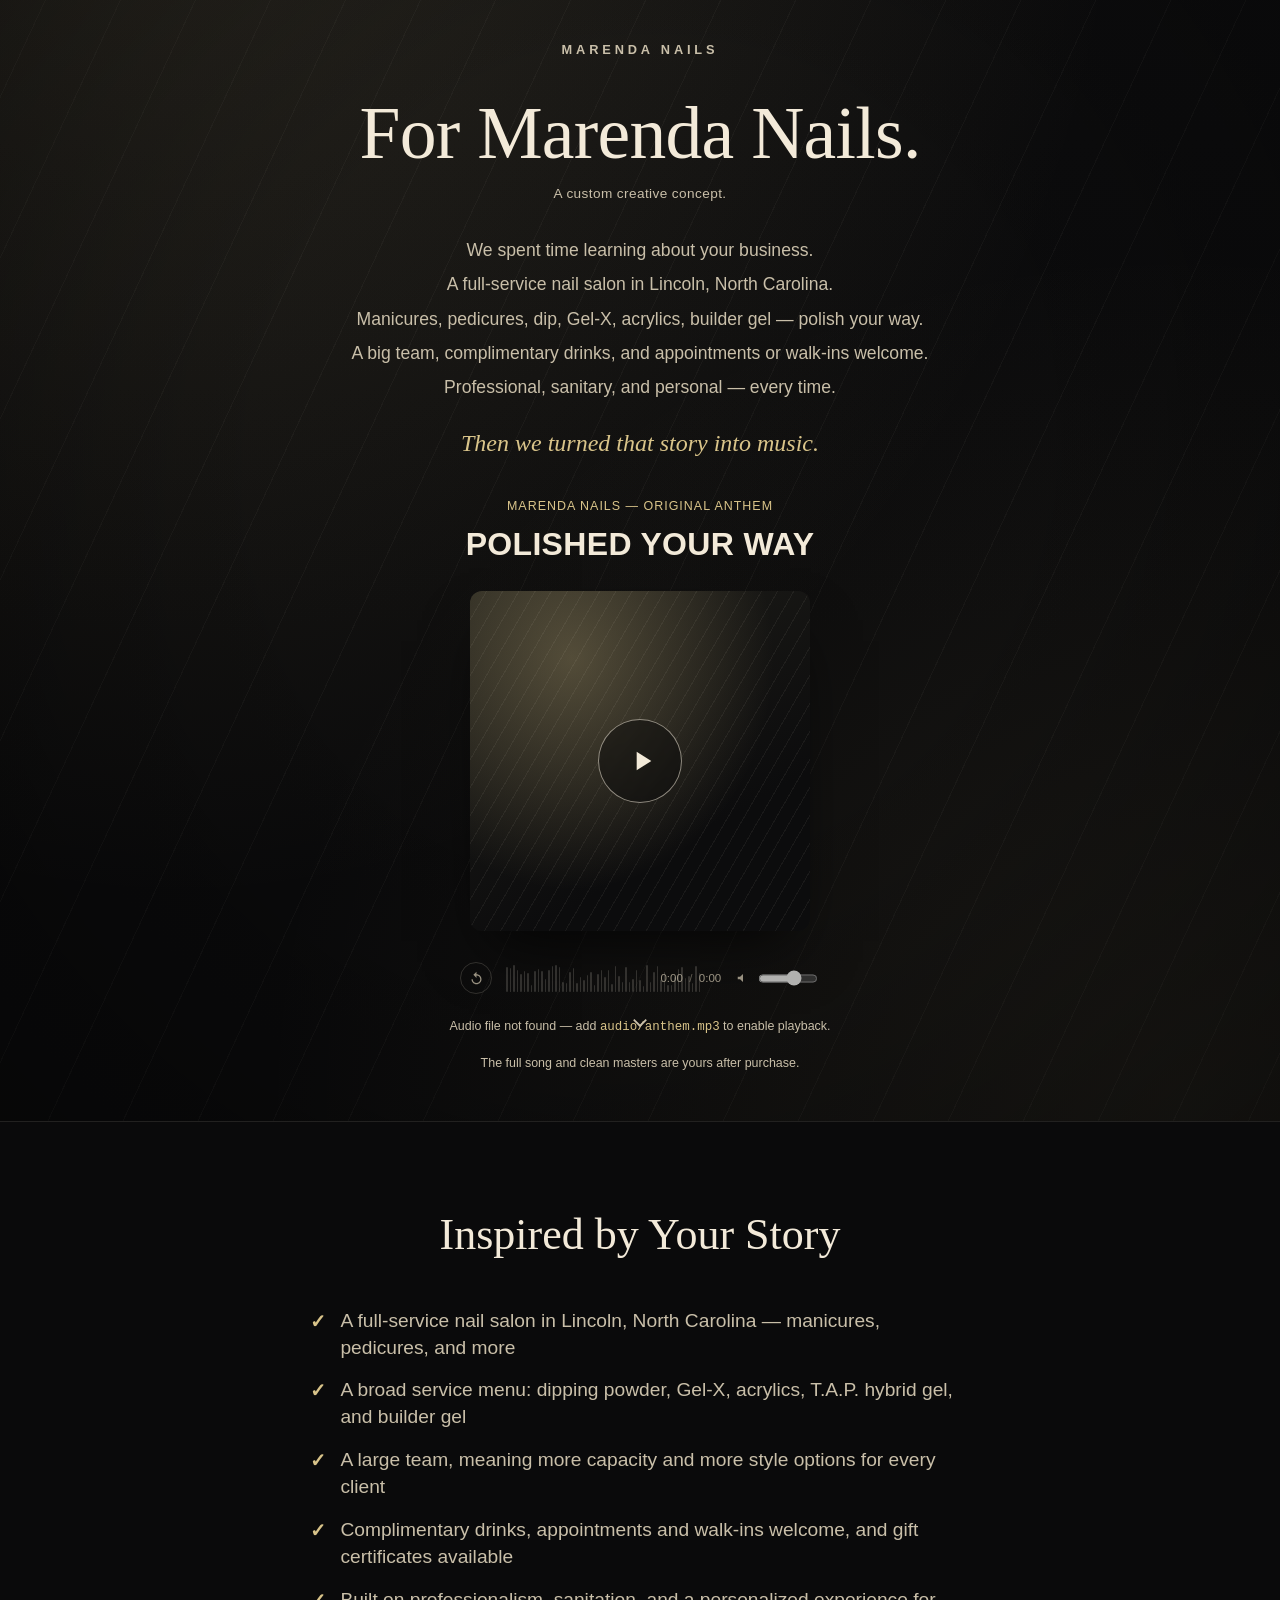
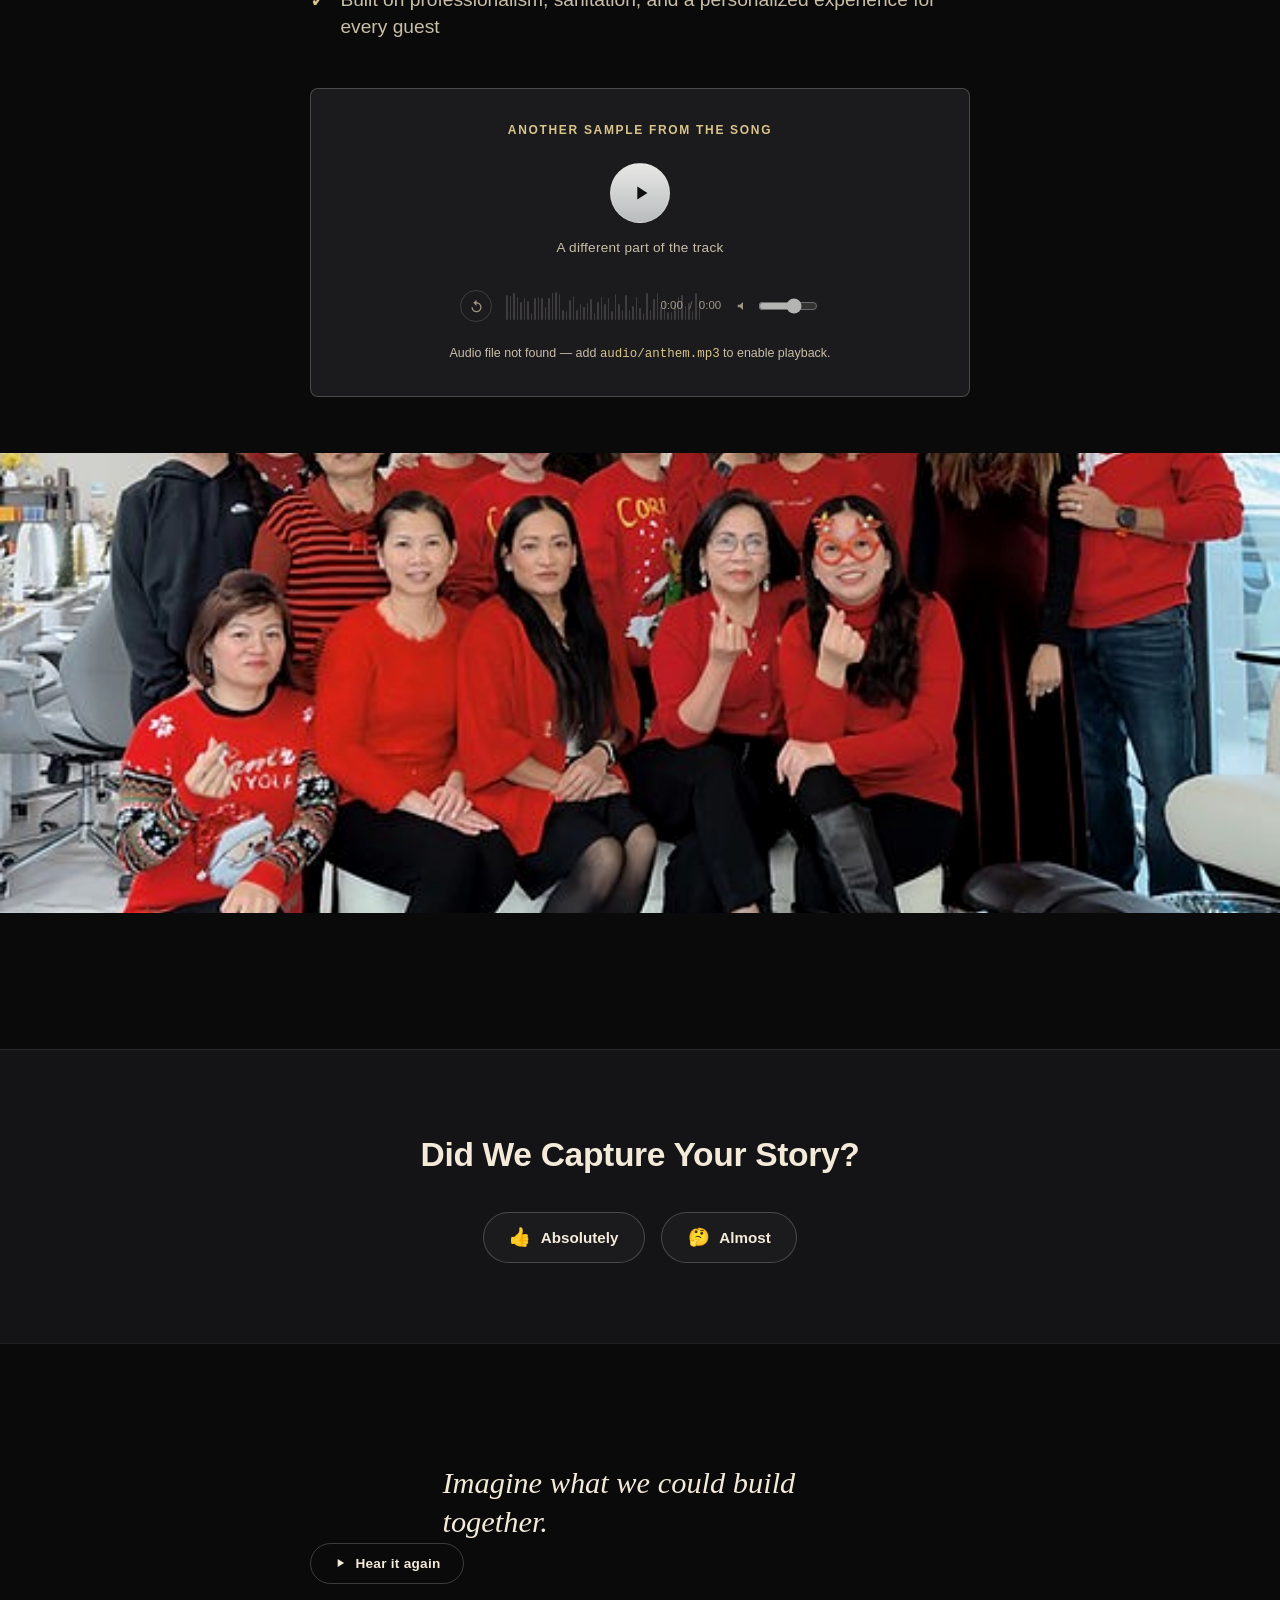
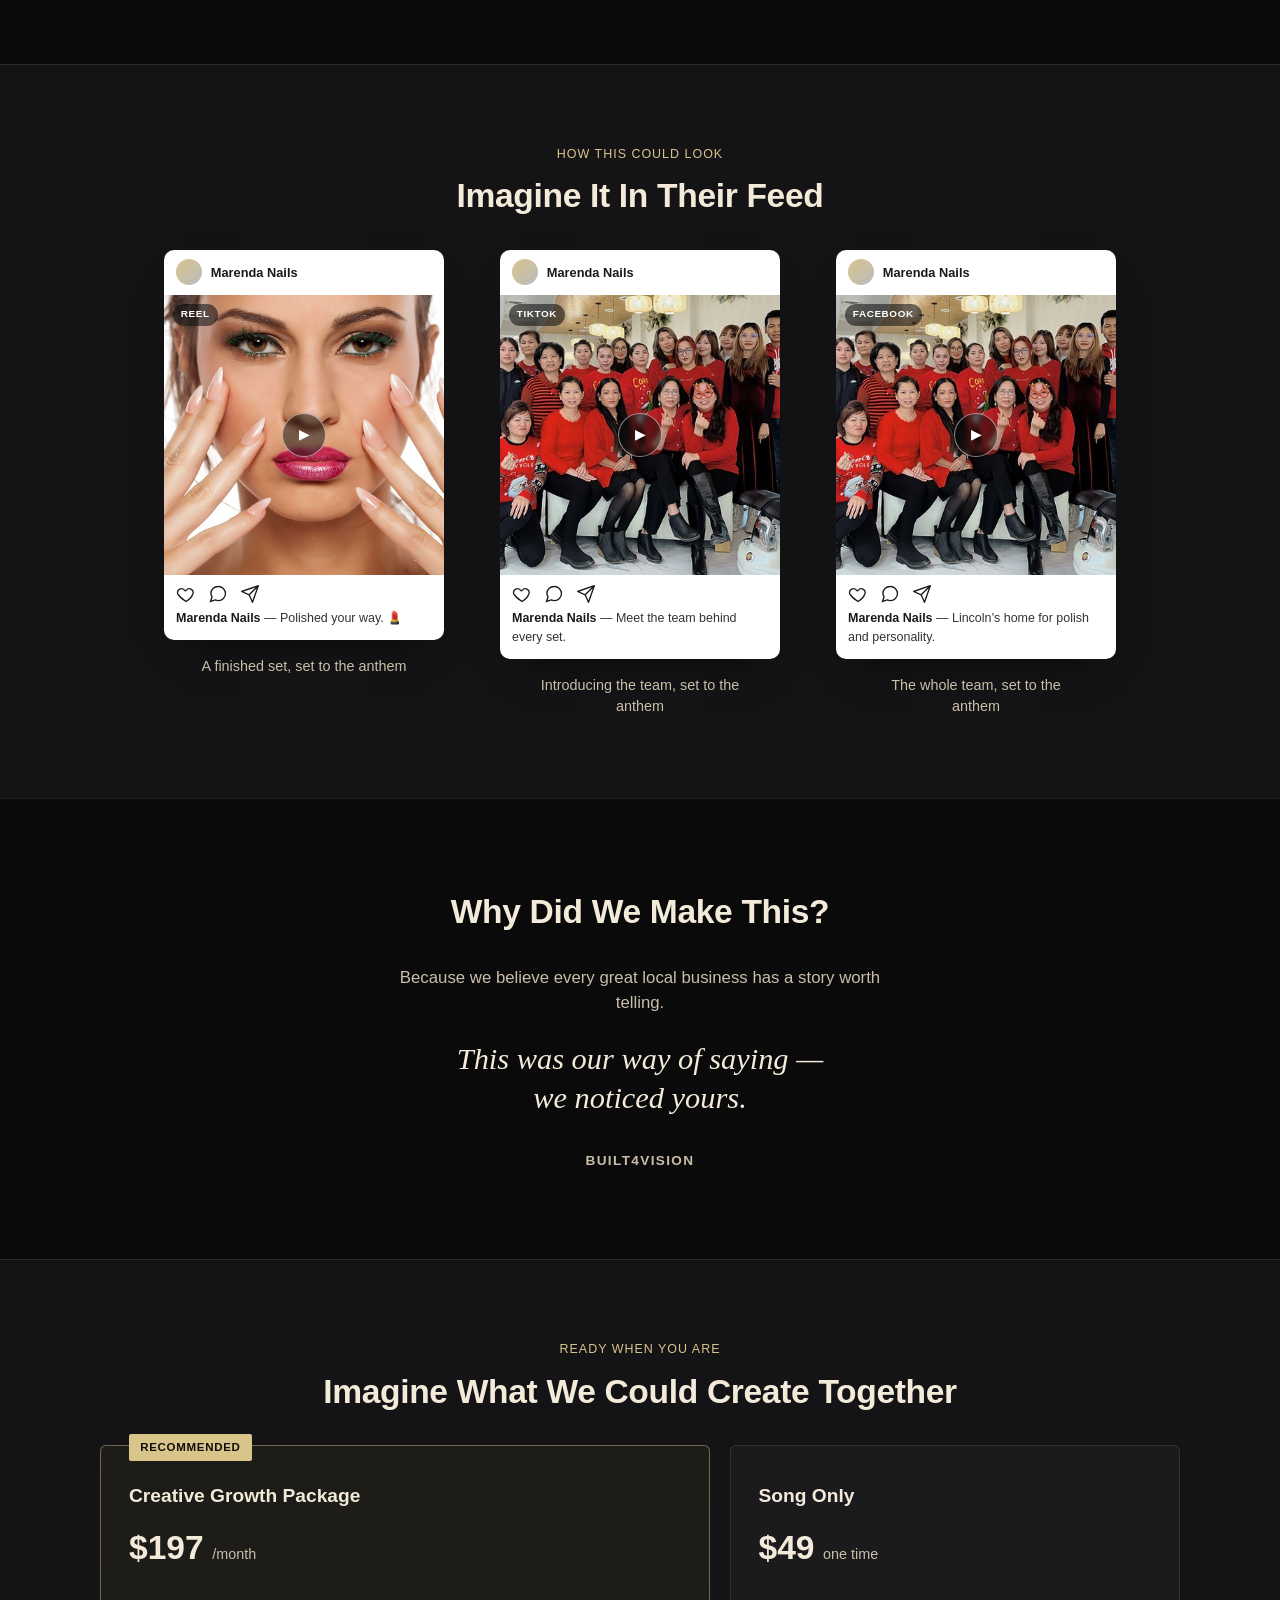
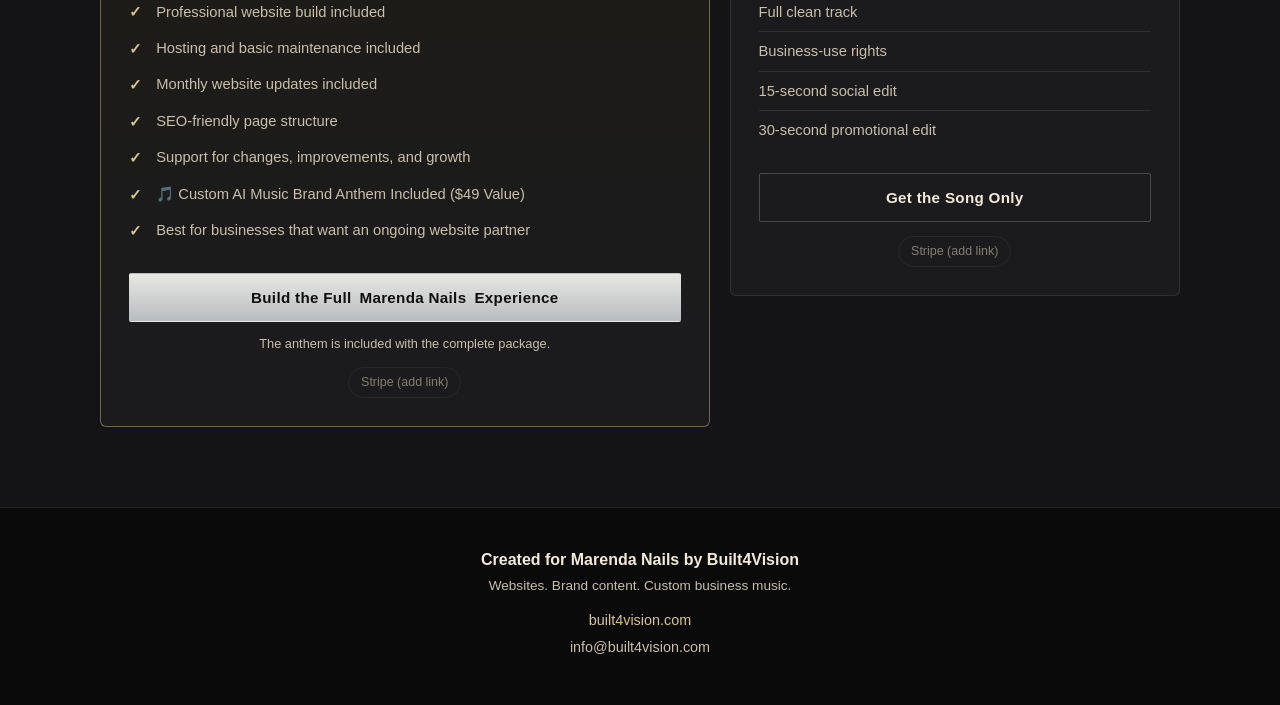
==== commit e10b699c: "Personalize landing page for Marenda Nails Fill in CONFIG (business name, song title, Lincoln NC loc" ====
--- a/index.html
+++ b/index.html
@@ -9,18 +9,18 @@
        Keep these in sync with the CONFIG object in js/config.js —
        social crawlers read this static markup, not JS output.
   ============================================================ -->
-  <title>For [Business Name] — A Custom Anthem by Built4Vision</title>
-  <meta name="description" content="A custom brand anthem created for [Business Name] in [City, State] — a creative gift, not an advertisement. Presented by Built4Vision." />
+  <title>For Marenda Nails — A Custom Anthem by Built4Vision</title>
+  <meta name="description" content="A custom brand anthem created for Marenda Nails in Lincoln, North Carolina — a creative gift, not an advertisement. Presented by Built4Vision." />
   <!-- EDIT: replace with the live URL once this page is deployed -->
-  <link rel="canonical" href="https://built4vision.net/[client-slug]" />
+  <link rel="canonical" href="https://built4vision.net/marendanails" />
 
   <!-- Open Graph -->
   <meta property="og:type" content="website" />
-  <meta property="og:title" content="For [Business Name] — A Custom Anthem by Built4Vision" />
-  <meta property="og:description" content="A custom brand anthem created for [Business Name] in [City, State]. Presented by Built4Vision." />
+  <meta property="og:title" content="For Marenda Nails — A Custom Anthem by Built4Vision" />
+  <meta property="og:description" content="A custom brand anthem created for Marenda Nails in Lincoln, North Carolina. Presented by Built4Vision." />
   <!-- EDIT: add a 1200x630 social preview image at images/social-preview.jpg -->
   <meta property="og:image" content="images/social-preview.jpg" />
-  <meta property="og:url" content="https://built4vision.net/[client-slug]" />
+  <meta property="og:url" content="https://built4vision.net/marendanails" />
   <meta name="twitter:card" content="summary_large_image" />
 
   <!-- Favicon placeholder — swap for the client's mark when supplied -->
@@ -48,14 +48,14 @@
         <img
           class="wordmark__logo-img"
           src="images/logo.svg"
-          alt="[Business Name] logo"
+          alt="Marenda Nails logo"
           data-config-src="logoImage"
           onerror="this.style.display='none'; this.nextElementSibling.style.display='inline';"
         />
-        <span class="wordmark__text" style="display:none;" data-config="businessName">[Business Name]</span>
+        <span class="wordmark__text" style="display:none;" data-config="businessName">Marenda Nails</span>
       </p>
 
-      <h1 class="hero__headline" data-animate>For <span data-config="businessName">[Business Name]</span>.</h1>
+      <h1 class="hero__headline" data-animate>For <span data-config="businessName">Marenda Nails</span>.</h1>
       <p class="hero__by" data-animate>A custom creative concept.</p>
 
       <!--
@@ -67,10 +67,10 @@
       -->
       <div class="hero__build" aria-label="How this came together">
         <p data-animate style="transition-delay: 0.05s">We spent time learning about your business.</p>
-        <p data-animate style="transition-delay: 0.22s">[Detail 1 — something specific about them]</p>
-        <p data-animate style="transition-delay: 0.39s">[Detail 2]</p>
-        <p data-animate style="transition-delay: 0.56s">[Detail 3]</p>
-        <p data-animate style="transition-delay: 0.73s">[Detail 4]</p>
+        <p data-animate style="transition-delay: 0.22s">A full-service nail salon in Lincoln, North Carolina.</p>
+        <p data-animate style="transition-delay: 0.39s">Manicures, pedicures, dip, Gel-X, acrylics, builder gel — polish your way.</p>
+        <p data-animate style="transition-delay: 0.56s">A big team, complimentary drinks, and appointments or walk-ins welcome.</p>
+        <p data-animate style="transition-delay: 0.73s">Professional, sanitary, and personal — every time.</p>
       </div>
 
       <p class="hero__turn" data-animate style="transition-delay: 0.95s">Then we turned that story into music.</p>
@@ -91,8 +91,8 @@
         </audio>
 
         <div class="release-card__meta">
-          <p class="release-card__subtitle"><span data-config="businessName">[Business Name]</span> — Original Anthem</p>
-          <p class="release-card__title" data-config="songTitle">[Song Title]</p>
+          <p class="release-card__subtitle"><span data-config="businessName">Marenda Nails</span> — Original Anthem</p>
+          <p class="release-card__title" data-config="songTitle">Polished Your Way</p>
         </div>
 
         <div class="release-card__art">
@@ -172,11 +172,11 @@
              double as proof, right after the "did we capture your
              story?" question later on the page. -->
         <ul class="story-checklist" data-animate>
-          <li>[Fact 1]</li>
-          <li>[Fact 2]</li>
-          <li>[Fact 3]</li>
-          <li>[Fact 4]</li>
-          <li>[Fact 5]</li>
+          <li>A full-service nail salon in Lincoln, North Carolina — manicures, pedicures, and more</li>
+          <li>A broad service menu: dipping powder, Gel-X, acrylics, T.A.P. hybrid gel, and builder gel</li>
+          <li>A large team, meaning more capacity and more style options for every client</li>
+          <li>Complimentary drinks, appointments and walk-ins welcome, and gift certificates available</li>
+          <li>Built on professionalism, sanitation, and a personalized experience for every guest</li>
         </ul>
 
         <!-- ============================================================
@@ -252,7 +252,7 @@
       <figure class="story-photo" data-animate>
         <img
           src="images/shop-photo.jpg"
-          alt="Inside [Business Name]"
+          alt="Inside Marenda Nails"
           onerror="this.parentElement.style.display='none';"
         />
       </figure>
@@ -306,12 +306,12 @@
             <div class="mockup__post">
               <div class="mockup__post-head">
                 <span class="mockup__post-avatar" aria-hidden="true"></span>
-                <span class="mockup__post-name" data-config="businessName">[Business Name]</span>
+                <span class="mockup__post-name" data-config="businessName">Marenda Nails</span>
               </div>
               <div class="mockup__post-media">
                 <img
                   src="images/reel-1.jpg"
-                  alt="[Content idea 1]"
+                  alt="Finished nail look at Marenda Nails"
                   onerror="this.closest('.mockup__post-media').classList.add('mockup__post-media--empty');"
                 />
                 <span class="mockup__play" aria-hidden="true">&#9654;</span>
@@ -322,21 +322,21 @@
                 <svg viewBox="0 0 24 24"><path d="M21 11.5a8.5 8.5 0 0 1-8.5 8.5c-1.4 0-2.7-.32-3.86-.9L3 21l1.9-5.64A8.46 8.46 0 0 1 3.5 11.5 8.5 8.5 0 0 1 12 3a8.5 8.5 0 0 1 9 8.5z" fill="none" stroke="currentColor" stroke-width="1.6"/></svg>
                 <svg viewBox="0 0 24 24"><path d="M22 2 11 13M22 2l-7 20-4-9-9-4 20-7z" fill="none" stroke="currentColor" stroke-width="1.6" stroke-linejoin="round"/></svg>
               </div>
-              <p class="mockup__post-caption"><strong data-config="businessName">[Business Name]</strong> — [Short caption]</p>
-            </div>
-            <p class="mockup__caption">[What this piece of content shows]</p>
+              <p class="mockup__post-caption"><strong data-config="businessName">Marenda Nails</strong> — Polished your way. &#128132;</p>
+            </div>
+            <p class="mockup__caption">A finished set, set to the anthem</p>
           </div>
 
           <div class="mockup">
             <div class="mockup__post">
               <div class="mockup__post-head">
                 <span class="mockup__post-avatar" aria-hidden="true"></span>
-                <span class="mockup__post-name" data-config="businessName">[Business Name]</span>
+                <span class="mockup__post-name" data-config="businessName">Marenda Nails</span>
               </div>
               <div class="mockup__post-media">
                 <img
                   src="images/reel-2.jpg"
-                  alt="[Content idea 2]"
+                  alt="The Marenda Nails team"
                   onerror="this.closest('.mockup__post-media').classList.add('mockup__post-media--empty');"
                 />
                 <span class="mockup__play" aria-hidden="true">&#9654;</span>
@@ -347,21 +347,21 @@
                 <svg viewBox="0 0 24 24"><path d="M21 11.5a8.5 8.5 0 0 1-8.5 8.5c-1.4 0-2.7-.32-3.86-.9L3 21l1.9-5.64A8.46 8.46 0 0 1 3.5 11.5 8.5 8.5 0 0 1 12 3a8.5 8.5 0 0 1 9 8.5z" fill="none" stroke="currentColor" stroke-width="1.6"/></svg>
                 <svg viewBox="0 0 24 24"><path d="M22 2 11 13M22 2l-7 20-4-9-9-4 20-7z" fill="none" stroke="currentColor" stroke-width="1.6" stroke-linejoin="round"/></svg>
               </div>
-              <p class="mockup__post-caption"><strong data-config="businessName">[Business Name]</strong> — [Short caption]</p>
-            </div>
-            <p class="mockup__caption">[What this piece of content shows]</p>
+              <p class="mockup__post-caption"><strong data-config="businessName">Marenda Nails</strong> — Meet the team behind every set.</p>
+            </div>
+            <p class="mockup__caption">Introducing the team, set to the anthem</p>
           </div>
 
           <div class="mockup">
             <div class="mockup__post">
               <div class="mockup__post-head">
                 <span class="mockup__post-avatar" aria-hidden="true"></span>
-                <span class="mockup__post-name" data-config="businessName">[Business Name]</span>
+                <span class="mockup__post-name" data-config="businessName">Marenda Nails</span>
               </div>
               <div class="mockup__post-media">
                 <img
                   src="images/shop-photo.jpg"
-                  alt="[Business Name] location"
+                  alt="Marenda Nails location"
                   onerror="this.closest('.mockup__post-media').classList.add('mockup__post-media--empty');"
                 />
                 <span class="mockup__play" aria-hidden="true">&#9654;</span>
@@ -372,9 +372,9 @@
                 <svg viewBox="0 0 24 24"><path d="M21 11.5a8.5 8.5 0 0 1-8.5 8.5c-1.4 0-2.7-.32-3.86-.9L3 21l1.9-5.64A8.46 8.46 0 0 1 3.5 11.5 8.5 8.5 0 0 1 12 3a8.5 8.5 0 0 1 9 8.5z" fill="none" stroke="currentColor" stroke-width="1.6"/></svg>
                 <svg viewBox="0 0 24 24"><path d="M22 2 11 13M22 2l-7 20-4-9-9-4 20-7z" fill="none" stroke="currentColor" stroke-width="1.6" stroke-linejoin="round"/></svg>
               </div>
-              <p class="mockup__post-caption"><strong data-config="businessName">[Business Name]</strong> — [Short caption]</p>
-            </div>
-            <p class="mockup__caption">[What this piece of content shows]</p>
+              <p class="mockup__post-caption"><strong data-config="businessName">Marenda Nails</strong> — Lincoln&rsquo;s home for polish and personality.</p>
+            </div>
+            <p class="mockup__caption">The whole team, set to the anthem</p>
           </div>
         </div>
       </div>
@@ -428,7 +428,7 @@
               <li>Best for businesses that want an ongoing website partner</li>
             </ul>
             <button class="btn btn--primary btn--block" type="button" data-offer="package">
-              Build the Full <span data-config="businessName">[Business Name]</span> Experience
+              Build the Full <span data-config="businessName">Marenda Nails</span> Experience
             </button>
             <p class="offer__note">The anthem is included with the complete package.</p>
 
@@ -533,7 +533,7 @@
   ============================================================ -->
   <footer class="footer">
     <div class="wrap">
-      <p class="footer__made">Created for <span data-config="businessName">[Business Name]</span> by <span data-config="builtByName">Built4Vision</span></p>
+      <p class="footer__made">Created for <span data-config="businessName">Marenda Nails</span> by <span data-config="builtByName">Built4Vision</span></p>
       <p class="footer__tag">Websites. Brand content. Custom business music.</p>
       <a class="footer__link" data-config-href="builtByUrl" data-config="builtByUrlText" href="https://built4vision.com">built4vision.com</a>
       <a class="footer__link footer__link--email" data-config-href="contactEmailHref" data-config="contactEmail" href="mailto:info@built4vision.com">info@built4vision.com</a>
